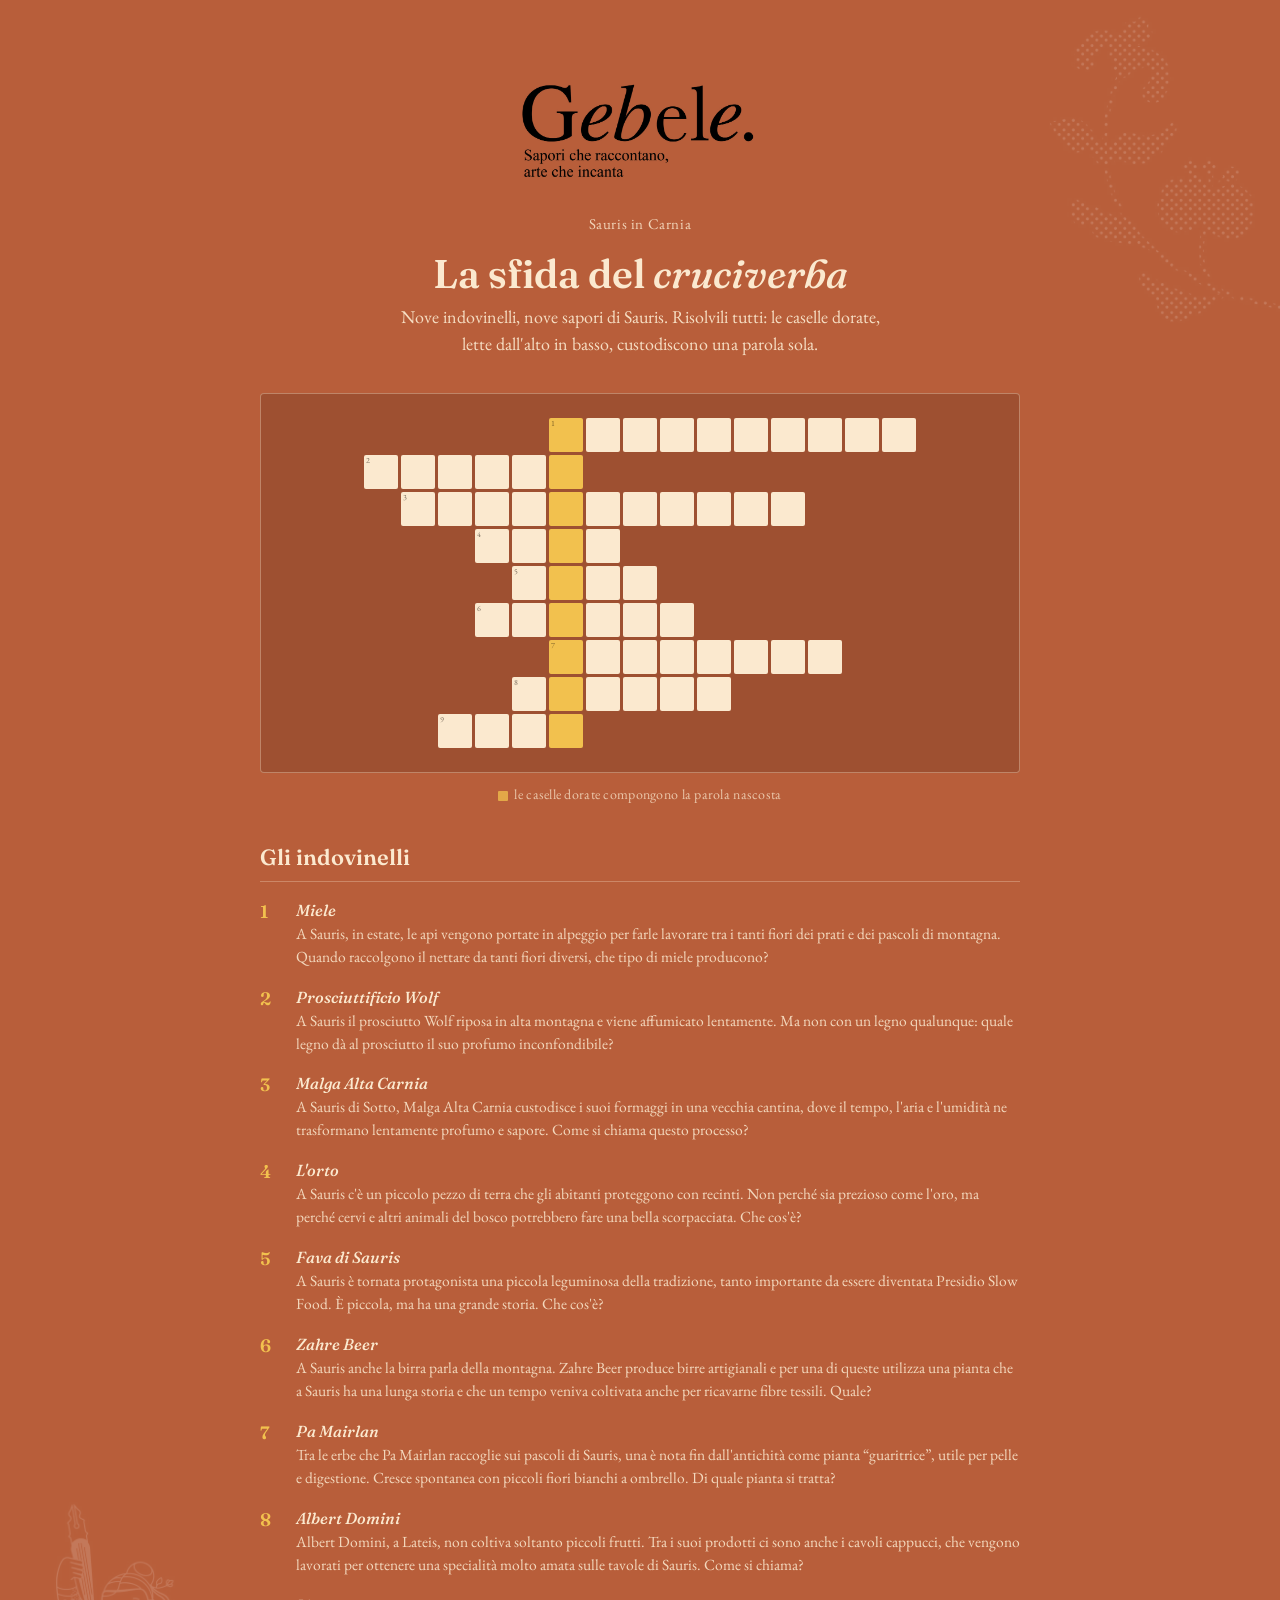
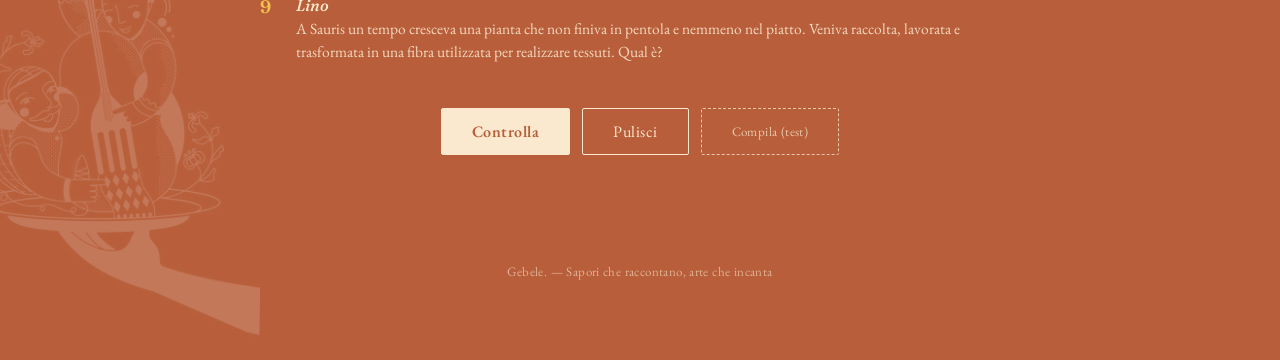
==== cruciverba.html @ 4e5e2b89 "Cruciverba Sauris per Gebele.: sito a tre pagine intro, cruciverba con parola nascosta e pagina di v" ====
<!DOCTYPE html>
<html lang="it">
<head>
<meta charset="UTF-8">
<meta name="viewport" content="width=device-width, initial-scale=1.0">
<title>Gebele. &mdash; Il cruciverba</title>
<link rel="preconnect" href="https://fonts.googleapis.com">
<link rel="preconnect" href="https://fonts.gstatic.com" crossorigin>
<link href="https://fonts.googleapis.com/css2?family=Fraunces:ital,opsz,wght@0,9..144,400;0,9..144,600;1,9..144,500&family=EB+Garamond:ital,wght@0,400;0,600;1,400&display=swap" rel="stylesheet">
<link rel="stylesheet" href="style.css">
</head>
<body>

  <img class="decor top-right" src="img/dotted.jpg" alt="">
  <img class="decor bottom-left" src="img/fork.jpg" alt="">

  <div class="wrap">
    <header>
      <img class="logo" src="img/logo.jpg" alt="Gebele.">
    </header>
    <p class="kicker">Sauris in Carnia</p>
    <h1 class="title">La sfida del <em>cruciverba</em></h1>
    <p class="intro">Nove indovinelli, nove sapori di Sauris. Risolvili tutti: le caselle dorate, lette dall'alto in basso, custodiscono una parola sola.</p>

    <div class="board-frame">
      <div class="grid">
        <div class="cell hl" style="grid-row:1;grid-column:6;" data-r="0" data-c="5" data-letter="M"><span class="clue-num">1</span><input maxlength="1" inputmode="latin" autocomplete="off" aria-label="lettera riga 1"></div>
<div class="cell" style="grid-row:1;grid-column:7;" data-r="0" data-c="6" data-letter="I"><input maxlength="1" inputmode="latin" autocomplete="off" aria-label="lettera riga 1"></div>
<div class="cell" style="grid-row:1;grid-column:8;" data-r="0" data-c="7" data-letter="L"><input maxlength="1" inputmode="latin" autocomplete="off" aria-label="lettera riga 1"></div>
<div class="cell" style="grid-row:1;grid-column:9;" data-r="0" data-c="8" data-letter="L"><input maxlength="1" inputmode="latin" autocomplete="off" aria-label="lettera riga 1"></div>
<div class="cell" style="grid-row:1;grid-column:10;" data-r="0" data-c="9" data-letter="E"><input maxlength="1" inputmode="latin" autocomplete="off" aria-label="lettera riga 1"></div>
<div class="cell" style="grid-row:1;grid-column:11;" data-r="0" data-c="10" data-letter="F"><input maxlength="1" inputmode="latin" autocomplete="off" aria-label="lettera riga 1"></div>
<div class="cell" style="grid-row:1;grid-column:12;" data-r="0" data-c="11" data-letter="I"><input maxlength="1" inputmode="latin" autocomplete="off" aria-label="lettera riga 1"></div>
<div class="cell" style="grid-row:1;grid-column:13;" data-r="0" data-c="12" data-letter="O"><input maxlength="1" inputmode="latin" autocomplete="off" aria-label="lettera riga 1"></div>
<div class="cell" style="grid-row:1;grid-column:14;" data-r="0" data-c="13" data-letter="R"><input maxlength="1" inputmode="latin" autocomplete="off" aria-label="lettera riga 1"></div>
<div class="cell" style="grid-row:1;grid-column:15;" data-r="0" data-c="14" data-letter="I"><input maxlength="1" inputmode="latin" autocomplete="off" aria-label="lettera riga 1"></div>
<div class="cell" style="grid-row:2;grid-column:1;" data-r="1" data-c="0" data-letter="F"><span class="clue-num">2</span><input maxlength="1" inputmode="latin" autocomplete="off" aria-label="lettera riga 2"></div>
<div class="cell" style="grid-row:2;grid-column:2;" data-r="1" data-c="1" data-letter="A"><input maxlength="1" inputmode="latin" autocomplete="off" aria-label="lettera riga 2"></div>
<div class="cell" style="grid-row:2;grid-column:3;" data-r="1" data-c="2" data-letter="G"><input maxlength="1" inputmode="latin" autocomplete="off" aria-label="lettera riga 2"></div>
<div class="cell" style="grid-row:2;grid-column:4;" data-r="1" data-c="3" data-letter="G"><input maxlength="1" inputmode="latin" autocomplete="off" aria-label="lettera riga 2"></div>
<div class="cell" style="grid-row:2;grid-column:5;" data-r="1" data-c="4" data-letter="I"><input maxlength="1" inputmode="latin" autocomplete="off" aria-label="lettera riga 2"></div>
<div class="cell hl" style="grid-row:2;grid-column:6;" data-r="1" data-c="5" data-letter="O"><input maxlength="1" inputmode="latin" autocomplete="off" aria-label="lettera riga 2"></div>
<div class="cell" style="grid-row:3;grid-column:2;" data-r="2" data-c="1" data-letter="A"><span class="clue-num">3</span><input maxlength="1" inputmode="latin" autocomplete="off" aria-label="lettera riga 3"></div>
<div class="cell" style="grid-row:3;grid-column:3;" data-r="2" data-c="2" data-letter="F"><input maxlength="1" inputmode="latin" autocomplete="off" aria-label="lettera riga 3"></div>
<div class="cell" style="grid-row:3;grid-column:4;" data-r="2" data-c="3" data-letter="F"><input maxlength="1" inputmode="latin" autocomplete="off" aria-label="lettera riga 3"></div>
<div class="cell" style="grid-row:3;grid-column:5;" data-r="2" data-c="4" data-letter="I"><input maxlength="1" inputmode="latin" autocomplete="off" aria-label="lettera riga 3"></div>
<div class="cell hl" style="grid-row:3;grid-column:6;" data-r="2" data-c="5" data-letter="N"><input maxlength="1" inputmode="latin" autocomplete="off" aria-label="lettera riga 3"></div>
<div class="cell" style="grid-row:3;grid-column:7;" data-r="2" data-c="6" data-letter="A"><input maxlength="1" inputmode="latin" autocomplete="off" aria-label="lettera riga 3"></div>
<div class="cell" style="grid-row:3;grid-column:8;" data-r="2" data-c="7" data-letter="Z"><input maxlength="1" inputmode="latin" autocomplete="off" aria-label="lettera riga 3"></div>
<div class="cell" style="grid-row:3;grid-column:9;" data-r="2" data-c="8" data-letter="I"><input maxlength="1" inputmode="latin" autocomplete="off" aria-label="lettera riga 3"></div>
<div class="cell" style="grid-row:3;grid-column:10;" data-r="2" data-c="9" data-letter="O"><input maxlength="1" inputmode="latin" autocomplete="off" aria-label="lettera riga 3"></div>
<div class="cell" style="grid-row:3;grid-column:11;" data-r="2" data-c="10" data-letter="N"><input maxlength="1" inputmode="latin" autocomplete="off" aria-label="lettera riga 3"></div>
<div class="cell" style="grid-row:3;grid-column:12;" data-r="2" data-c="11" data-letter="E"><input maxlength="1" inputmode="latin" autocomplete="off" aria-label="lettera riga 3"></div>
<div class="cell" style="grid-row:4;grid-column:4;" data-r="3" data-c="3" data-letter="O"><span class="clue-num">4</span><input maxlength="1" inputmode="latin" autocomplete="off" aria-label="lettera riga 4"></div>
<div class="cell" style="grid-row:4;grid-column:5;" data-r="3" data-c="4" data-letter="R"><input maxlength="1" inputmode="latin" autocomplete="off" aria-label="lettera riga 4"></div>
<div class="cell hl" style="grid-row:4;grid-column:6;" data-r="3" data-c="5" data-letter="T"><input maxlength="1" inputmode="latin" autocomplete="off" aria-label="lettera riga 4"></div>
<div class="cell" style="grid-row:4;grid-column:7;" data-r="3" data-c="6" data-letter="O"><input maxlength="1" inputmode="latin" autocomplete="off" aria-label="lettera riga 4"></div>
<div class="cell" style="grid-row:5;grid-column:5;" data-r="4" data-c="4" data-letter="F"><span class="clue-num">5</span><input maxlength="1" inputmode="latin" autocomplete="off" aria-label="lettera riga 5"></div>
<div class="cell hl" style="grid-row:5;grid-column:6;" data-r="4" data-c="5" data-letter="A"><input maxlength="1" inputmode="latin" autocomplete="off" aria-label="lettera riga 5"></div>
<div class="cell" style="grid-row:5;grid-column:7;" data-r="4" data-c="6" data-letter="V"><input maxlength="1" inputmode="latin" autocomplete="off" aria-label="lettera riga 5"></div>
<div class="cell" style="grid-row:5;grid-column:8;" data-r="4" data-c="7" data-letter="A"><input maxlength="1" inputmode="latin" autocomplete="off" aria-label="lettera riga 5"></div>
<div class="cell" style="grid-row:6;grid-column:4;" data-r="5" data-c="3" data-letter="C"><span class="clue-num">6</span><input maxlength="1" inputmode="latin" autocomplete="off" aria-label="lettera riga 6"></div>
<div class="cell" style="grid-row:6;grid-column:5;" data-r="5" data-c="4" data-letter="A"><input maxlength="1" inputmode="latin" autocomplete="off" aria-label="lettera riga 6"></div>
<div class="cell hl" style="grid-row:6;grid-column:6;" data-r="5" data-c="5" data-letter="N"><input maxlength="1" inputmode="latin" autocomplete="off" aria-label="lettera riga 6"></div>
<div class="cell" style="grid-row:6;grid-column:7;" data-r="5" data-c="6" data-letter="A"><input maxlength="1" inputmode="latin" autocomplete="off" aria-label="lettera riga 6"></div>
<div class="cell" style="grid-row:6;grid-column:8;" data-r="5" data-c="7" data-letter="P"><input maxlength="1" inputmode="latin" autocomplete="off" aria-label="lettera riga 6"></div>
<div class="cell" style="grid-row:6;grid-column:9;" data-r="5" data-c="8" data-letter="A"><input maxlength="1" inputmode="latin" autocomplete="off" aria-label="lettera riga 6"></div>
<div class="cell hl" style="grid-row:7;grid-column:6;" data-r="6" data-c="5" data-letter="A"><span class="clue-num">7</span><input maxlength="1" inputmode="latin" autocomplete="off" aria-label="lettera riga 7"></div>
<div class="cell" style="grid-row:7;grid-column:7;" data-r="6" data-c="6" data-letter="C"><input maxlength="1" inputmode="latin" autocomplete="off" aria-label="lettera riga 7"></div>
<div class="cell" style="grid-row:7;grid-column:8;" data-r="6" data-c="7" data-letter="H"><input maxlength="1" inputmode="latin" autocomplete="off" aria-label="lettera riga 7"></div>
<div class="cell" style="grid-row:7;grid-column:9;" data-r="6" data-c="8" data-letter="I"><input maxlength="1" inputmode="latin" autocomplete="off" aria-label="lettera riga 7"></div>
<div class="cell" style="grid-row:7;grid-column:10;" data-r="6" data-c="9" data-letter="L"><input maxlength="1" inputmode="latin" autocomplete="off" aria-label="lettera riga 7"></div>
<div class="cell" style="grid-row:7;grid-column:11;" data-r="6" data-c="10" data-letter="L"><input maxlength="1" inputmode="latin" autocomplete="off" aria-label="lettera riga 7"></div>
<div class="cell" style="grid-row:7;grid-column:12;" data-r="6" data-c="11" data-letter="E"><input maxlength="1" inputmode="latin" autocomplete="off" aria-label="lettera riga 7"></div>
<div class="cell" style="grid-row:7;grid-column:13;" data-r="6" data-c="12" data-letter="A"><input maxlength="1" inputmode="latin" autocomplete="off" aria-label="lettera riga 7"></div>
<div class="cell" style="grid-row:8;grid-column:5;" data-r="7" data-c="4" data-letter="C"><span class="clue-num">8</span><input maxlength="1" inputmode="latin" autocomplete="off" aria-label="lettera riga 8"></div>
<div class="cell hl" style="grid-row:8;grid-column:6;" data-r="7" data-c="5" data-letter="R"><input maxlength="1" inputmode="latin" autocomplete="off" aria-label="lettera riga 8"></div>
<div class="cell" style="grid-row:8;grid-column:7;" data-r="7" data-c="6" data-letter="A"><input maxlength="1" inputmode="latin" autocomplete="off" aria-label="lettera riga 8"></div>
<div class="cell" style="grid-row:8;grid-column:8;" data-r="7" data-c="7" data-letter="U"><input maxlength="1" inputmode="latin" autocomplete="off" aria-label="lettera riga 8"></div>
<div class="cell" style="grid-row:8;grid-column:9;" data-r="7" data-c="8" data-letter="T"><input maxlength="1" inputmode="latin" autocomplete="off" aria-label="lettera riga 8"></div>
<div class="cell" style="grid-row:8;grid-column:10;" data-r="7" data-c="9" data-letter="I"><input maxlength="1" inputmode="latin" autocomplete="off" aria-label="lettera riga 8"></div>
<div class="cell" style="grid-row:9;grid-column:3;" data-r="8" data-c="2" data-letter="L"><span class="clue-num">9</span><input maxlength="1" inputmode="latin" autocomplete="off" aria-label="lettera riga 9"></div>
<div class="cell" style="grid-row:9;grid-column:4;" data-r="8" data-c="3" data-letter="I"><input maxlength="1" inputmode="latin" autocomplete="off" aria-label="lettera riga 9"></div>
<div class="cell" style="grid-row:9;grid-column:5;" data-r="8" data-c="4" data-letter="N"><input maxlength="1" inputmode="latin" autocomplete="off" aria-label="lettera riga 9"></div>
<div class="cell hl" style="grid-row:9;grid-column:6;" data-r="8" data-c="5" data-letter="O"><input maxlength="1" inputmode="latin" autocomplete="off" aria-label="lettera riga 9"></div>
      </div>
    </div>
    <p class="hint"><span class="sw"></span>le caselle dorate compongono la parola nascosta</p>

    <h2 class="section-title">Gli indovinelli</h2>
    <ul class="clues">
      
      <li class="clue">
        <span class="clue-index">1</span>
        <div class="clue-body">
          <p class="clue-title">Miele</p>
          <p class="clue-text">A Sauris, in estate, le api vengono portate in alpeggio per farle lavorare tra i tanti fiori dei prati e dei pascoli di montagna. Quando raccolgono il nettare da tanti fiori diversi, che tipo di miele producono?</p>
        </div>
      </li>

      <li class="clue">
        <span class="clue-index">2</span>
        <div class="clue-body">
          <p class="clue-title">Prosciuttificio Wolf</p>
          <p class="clue-text">A Sauris il prosciutto Wolf riposa in alta montagna e viene affumicato lentamente. Ma non con un legno qualunque: quale legno dà al prosciutto il suo profumo inconfondibile?</p>
        </div>
      </li>

      <li class="clue">
        <span class="clue-index">3</span>
        <div class="clue-body">
          <p class="clue-title">Malga Alta Carnia</p>
          <p class="clue-text">A Sauris di Sotto, Malga Alta Carnia custodisce i suoi formaggi in una vecchia cantina, dove il tempo, l'aria e l'umidità ne trasformano lentamente profumo e sapore. Come si chiama questo processo?</p>
        </div>
      </li>

      <li class="clue">
        <span class="clue-index">4</span>
        <div class="clue-body">
          <p class="clue-title">L'orto</p>
          <p class="clue-text">A Sauris c'è un piccolo pezzo di terra che gli abitanti proteggono con recinti. Non perché sia prezioso come l'oro, ma perché cervi e altri animali del bosco potrebbero fare una bella scorpacciata. Che cos'è?</p>
        </div>
      </li>

      <li class="clue">
        <span class="clue-index">5</span>
        <div class="clue-body">
          <p class="clue-title">Fava di Sauris</p>
          <p class="clue-text">A Sauris è tornata protagonista una piccola leguminosa della tradizione, tanto importante da essere diventata Presidio Slow Food. È piccola, ma ha una grande storia. Che cos'è?</p>
        </div>
      </li>

      <li class="clue">
        <span class="clue-index">6</span>
        <div class="clue-body">
          <p class="clue-title">Zahre Beer</p>
          <p class="clue-text">A Sauris anche la birra parla della montagna. Zahre Beer produce birre artigianali e per una di queste utilizza una pianta che a Sauris ha una lunga storia e che un tempo veniva coltivata anche per ricavarne fibre tessili. Quale?</p>
        </div>
      </li>

      <li class="clue">
        <span class="clue-index">7</span>
        <div class="clue-body">
          <p class="clue-title">Pa Mairlan</p>
          <p class="clue-text">Tra le erbe che Pa Mairlan raccoglie sui pascoli di Sauris, una è nota fin dall'antichità come pianta “guaritrice”, utile per pelle e digestione. Cresce spontanea con piccoli fiori bianchi a ombrello. Di quale pianta si tratta?</p>
        </div>
      </li>

      <li class="clue">
        <span class="clue-index">8</span>
        <div class="clue-body">
          <p class="clue-title">Albert Domini</p>
          <p class="clue-text">Albert Domini, a Lateis, non coltiva soltanto piccoli frutti. Tra i suoi prodotti ci sono anche i cavoli cappucci, che vengono lavorati per ottenere una specialità molto amata sulle tavole di Sauris. Come si chiama?</p>
        </div>
      </li>

      <li class="clue">
        <span class="clue-index">9</span>
        <div class="clue-body">
          <p class="clue-title">Lino</p>
          <p class="clue-text">A Sauris un tempo cresceva una pianta che non finiva in pentola e nemmeno nel piatto. Veniva raccolta, lavorata e trasformata in una fibra utilizzata per realizzare tessuti. Qual è?</p>
        </div>
      </li>
    </ul>

    <div class="actions">
      <button class="primary" id="check-btn">Controlla</button>
      <button id="clear-btn">Pulisci</button>
      <button id="debug-fill-btn" class="debug" title="Solo per test — rimuovere prima della pubblicazione definitiva">Compila (test)</button>
    </div>
    <p id="feedback"></p>

    <div id="reveal">
      <p>Hai svelato la parola nascosta</p>
      <p class="word" id="reveal-word"></p>
      <p>Complimenti — la sfida è completa.</p>
    </div>

    <div class="cta" id="reward-cta" hidden>
      <a class="btn primary" id="reward-link" href="vinto.html">Vai alla ricompensa</a>
    </div>

    <footer>Gebele. &mdash; Sapori che raccontano, arte che incanta</footer>
  </div>

<script src="script.js"></script>
</body>
</html>
---- style.css ----
:root {
    --bg: #b85e3a;
    --cream: #fbe9cf;
    --ink: #1c1108;
    --yellow: #f2c14e;
    --yellow-ink: #5b3d0a;
  }
  * { box-sizing: border-box; }
  html, body {
    margin: 0;
    padding: 0;
    background: var(--bg);
    color: var(--cream);
    font-family: 'EB Garamond', Georgia, serif;
  }
  body {
    display: flex;
    flex-direction: column;
    align-items: center;
    padding: 48px 20px 80px;
    position: relative;
    overflow-x: hidden;
  }

  .decor {
    position: absolute;
    opacity: 0.16;
    mix-blend-mode: screen;
    filter: invert(1);
    pointer-events: none;
    z-index: 0;
  }
  .decor.top-right { top: -40px; right: -60px; width: 320px; }
  .decor.bottom-left { bottom: 0; left: -80px; width: 340px; transform: scaleX(-1); }

  .wrap {
    position: relative;
    z-index: 1;
    width: 100%;
    max-width: 760px;
  }

  header {
    text-align: center;
    margin-bottom: 8px;
    /* .wrap crea uno stacking context: senza uno sfondo qui il multiply del logo
       non ha nulla con cui fondersi e il JPEG mostra il suo riquadro bianco. */
    background: var(--bg);
  }
  header img.logo {
    width: min(340px, 70vw);
    mix-blend-mode: multiply;
  }

  .kicker {
    text-align: center;
    font-family: 'EB Garamond', serif;
    letter-spacing: 0.04em;
    font-size: 15px;
    color: var(--cream);
    opacity: 0.85;
    margin: 6px 0 2px;
  }

  h1.title {
    font-family: 'Fraunces', serif;
    font-weight: 600;
    font-size: clamp(28px, 5vw, 40px);
    text-align: center;
    margin: 18px 0 6px;
    line-height: 1.15;
  }
  h1.title em {
    font-style: italic;
    font-weight: 500;
  }

  p.intro {
    text-align: center;
    max-width: 480px;
    margin: 0 auto 36px;
    font-size: 18px;
    line-height: 1.5;
    color: var(--cream);
    opacity: 0.92;
  }

  .board-frame {
    background: rgba(0,0,0,0.14);
    border: 1px solid rgba(251,233,207,0.35);
    border-radius: 4px;
    padding: 24px 18px;
    margin-bottom: 12px;
    overflow-x: auto;
  }

  .grid {
    display: grid;
    grid-template-columns: repeat(15, minmax(24px, 34px));
    grid-template-rows: repeat(9, minmax(24px, 34px));
    gap: 3px;
    width: max-content;
    margin: 0 auto;
  }

  .cell {
    position: relative;
    background: var(--cream);
    border-radius: 2px;
  }
  .cell.hl {
    background: var(--yellow);
  }
  .cell input {
    width: 100%;
    height: 100%;
    border: none;
    background: transparent;
    text-align: center;
    text-transform: uppercase;
    font-family: 'Fraunces', serif;
    font-weight: 600;
    font-size: 16px;
    color: var(--ink);
    caret-color: var(--ink);
    padding: 0;
  }
  .cell.hl input { color: var(--yellow-ink); }
  .cell input:focus { outline: 2px solid var(--ink); outline-offset: -2px; }
  .cell.correct { box-shadow: inset 0 0 0 2px #3c6e3c; }
  .cell.wrong { box-shadow: inset 0 0 0 2px #8a2e2e; }

  .clue-num {
    position: absolute;
    top: 1px;
    left: 2px;
    font-size: 8px;
    font-family: 'EB Garamond', serif;
    color: var(--ink);
    opacity: 0.55;
    line-height: 1;
  }

  .hint {
    text-align: center;
    font-size: 14px;
    letter-spacing: 0.02em;
    color: var(--cream);
    opacity: 0.75;
    margin: 10px 0 40px;
  }
  .hint .sw {
    display: inline-block;
    width: 10px; height: 10px;
    background: var(--yellow);
    border-radius: 1px;
    margin-right: 6px;
    vertical-align: middle;
  }

  h2.section-title {
    font-family: 'Fraunces', serif;
    font-weight: 600;
    font-size: 22px;
    text-align: left;
    margin: 0 0 18px;
    border-bottom: 1px solid rgba(251,233,207,0.3);
    padding-bottom: 10px;
  }

  ul.clues {
    list-style: none;
    margin: 0 0 44px;
    padding: 0;
    display: flex;
    flex-direction: column;
    gap: 18px;
  }
  li.clue {
    display: flex;
    gap: 14px;
  }
  .clue-index {
    font-family: 'Fraunces', serif;
    font-weight: 600;
    font-size: 18px;
    color: var(--yellow);
    min-width: 22px;
  }
  .clue-title {
    margin: 0 0 3px;
    font-family: 'Fraunces', serif;
    font-style: italic;
    font-weight: 500;
    font-size: 16px;
    color: var(--cream);
  }
  .clue-text {
    margin: 0;
    font-size: 15.5px;
    line-height: 1.48;
    color: var(--cream);
    opacity: 0.88;
  }

  .actions {
    display: flex;
    justify-content: center;
    gap: 12px;
    margin-bottom: 20px;
  }
  button {
    font-family: 'EB Garamond', serif;
    font-size: 16px;
    letter-spacing: 0.03em;
    padding: 12px 30px;
    border-radius: 2px;
    border: 1px solid var(--cream);
    background: transparent;
    color: var(--cream);
    cursor: pointer;
  }
  button.primary {
    background: var(--cream);
    color: var(--bg);
    font-weight: 600;
  }
  button:hover { opacity: 0.85; }

  /* DEBUG: pulsante temporaneo di autocompletamento — rimuovere prima della pubblicazione definitiva */
  button.debug {
    border-style: dashed;
    font-size: 13px;
    opacity: 0.75;
  }

  #feedback {
    text-align: center;
    min-height: 28px;
    font-size: 15px;
    margin-bottom: 10px;
  }
  #feedback.ok { color: #c9e6b8; }
  #feedback.bad { color: #f1b5b5; }

  #reveal {
    display: none;
    text-align: center;
    margin-top: 10px;
    padding: 24px;
    border: 1px solid var(--yellow);
    background: rgba(242,193,78,0.1);
  }
  #reveal.show { display: block; }
  #reveal .word {
    font-family: 'Fraunces', serif;
    font-weight: 600;
    font-size: 32px;
    letter-spacing: 0.08em;
    color: var(--yellow);
    margin: 6px 0 4px;
  }
  #reveal p { margin: 0; font-size: 15px; opacity: 0.9; }

  footer {
    text-align: center;
    margin-top: 60px;
    font-size: 13px;
    opacity: 0.6;
    letter-spacing: 0.03em;
  }

  @media (max-width: 480px) {
    .grid { grid-template-columns: repeat(15, minmax(20px, 26px)); grid-template-rows: repeat(9, minmax(20px, 26px)); }
    .cell input { font-size: 13px; }
  }
  /* ============================================================
     ELEMENTI CONDIVISI DALLE TRE PAGINE
     ============================================================ */

  [hidden] { display: none !important; }

  /* Link che deve avere lo stesso aspetto dei pulsanti */
  a.btn {
    display: inline-block;
    font-family: 'EB Garamond', serif;
    font-size: 16px;
    letter-spacing: 0.03em;
    padding: 12px 30px;
    border-radius: 2px;
    border: 1px solid var(--cream);
    background: transparent;
    color: var(--cream);
    text-decoration: none;
    cursor: pointer;
  }
  a.btn.primary {
    background: var(--cream);
    color: var(--bg);
    font-weight: 600;
  }
  a.btn:hover { opacity: 0.85; }

  .cta {
    display: flex;
    justify-content: center;
    margin: 28px 0 8px;
  }

  /* ============================================================
     PAGINA "HAI VINTO!"
     ============================================================ */

  h1.win-title {
    font-size: clamp(36px, 8vw, 64px);
    letter-spacing: 0.06em;
    margin: 24px 0 18px;
  }

  .win-word {
    font-family: 'Fraunces', serif;
    font-weight: 600;
    font-size: clamp(30px, 6vw, 44px);
    letter-spacing: 0.1em;
    text-align: center;
    color: var(--yellow);
    margin: 6px 0 22px;
  }

  .reward-slot {
    max-width: 480px;
    margin: 32px auto 0;
    padding: 24px;
    text-align: center;
    border: 1px dashed rgba(251,233,207,0.45);
    border-radius: 2px;
  }
  .reward-placeholder {
    margin: 0;
    font-size: 15px;
    opacity: 0.75;
  }
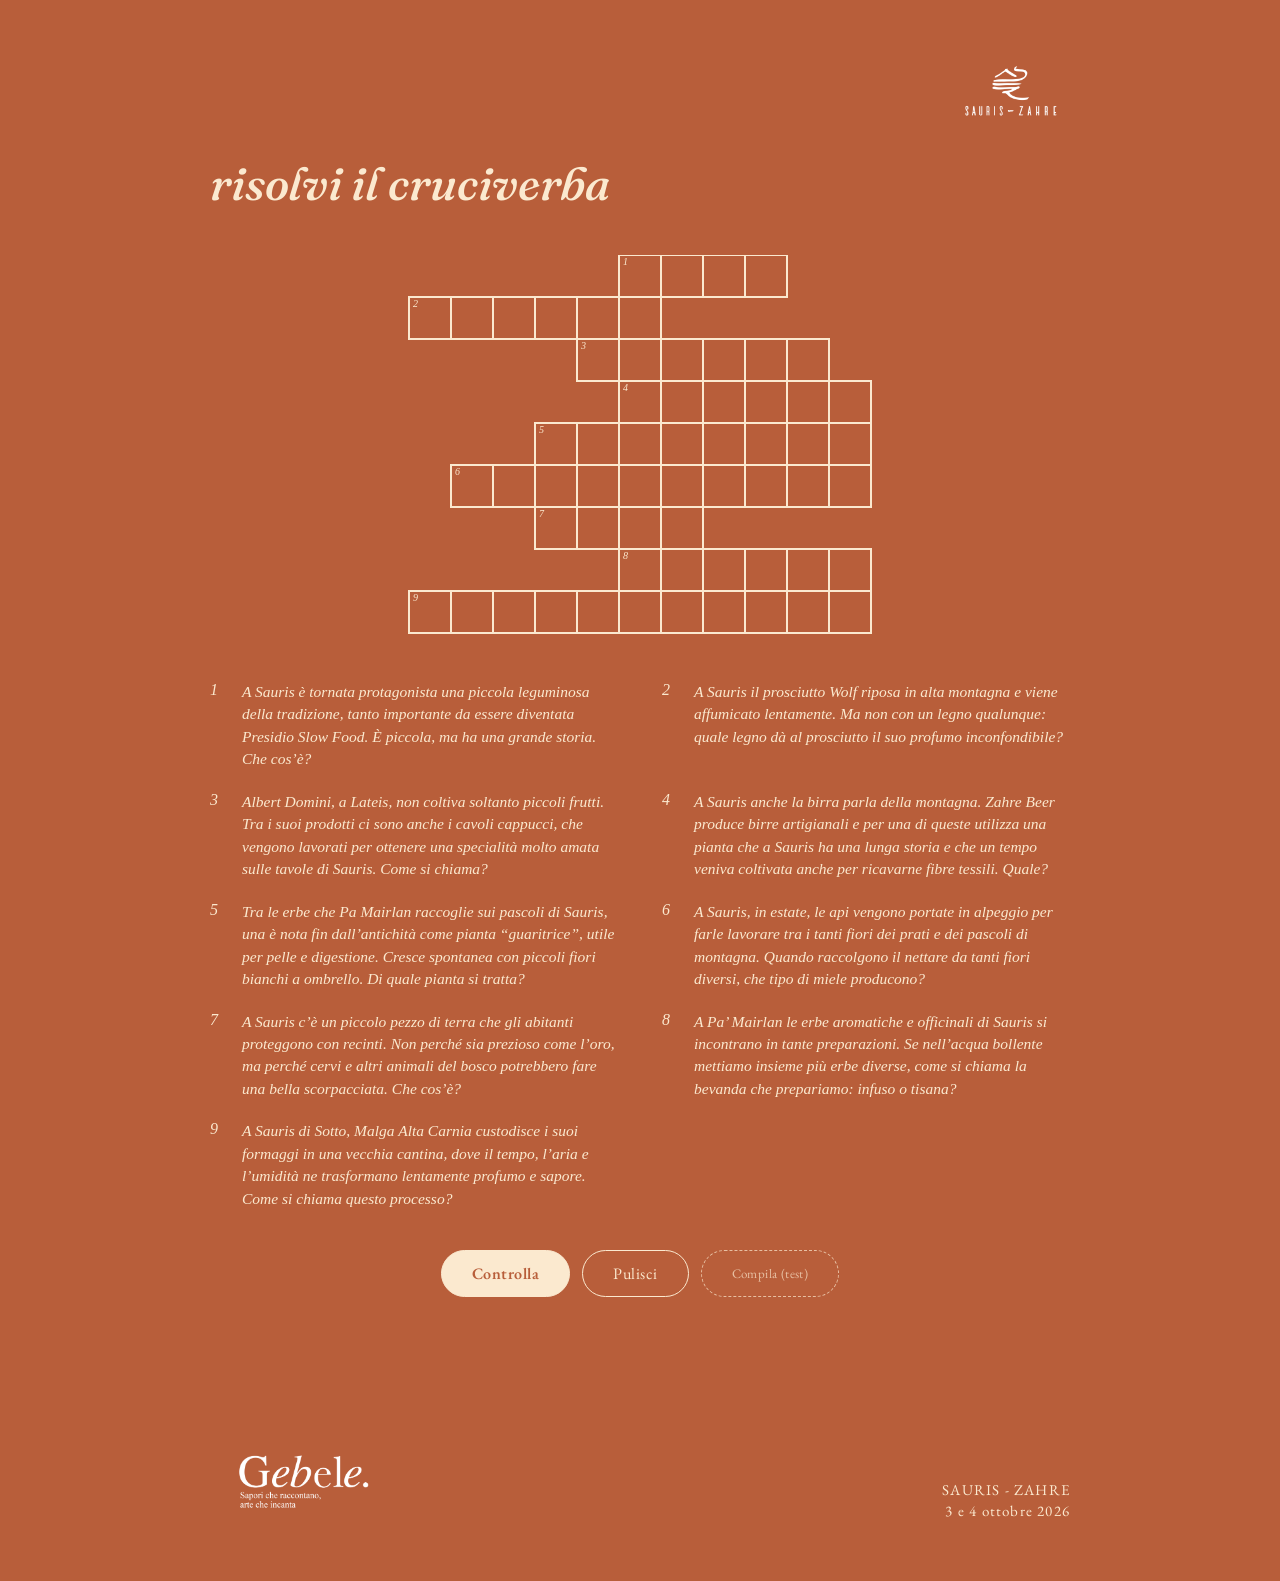
==== commit 4e3b048d: "Contenuti definitivi dal PDF di design Tre pagine allineate a Copia/Cruciverba-finale: testi reali, " ====
--- a/cruciverba.html
+++ b/cruciverba.html
@@ -3,162 +3,140 @@
 <head>
 <meta charset="UTF-8">
 <meta name="viewport" content="width=device-width, initial-scale=1.0">
-<title>Gebele. &mdash; Il cruciverba</title>
+<title>Gebele. &mdash; Risolvi il cruciverba</title>
 <link rel="preconnect" href="https://fonts.googleapis.com">
 <link rel="preconnect" href="https://fonts.gstatic.com" crossorigin>
 <link href="https://fonts.googleapis.com/css2?family=Fraunces:ital,opsz,wght@0,9..144,400;0,9..144,600;1,9..144,500&family=EB+Garamond:ital,wght@0,400;0,600;1,400&display=swap" rel="stylesheet">
 <link rel="stylesheet" href="style.css">
 </head>
-<body>
+<body class="page-crossword">
 
-  <img class="decor top-right" src="img/dotted.jpg" alt="">
-  <img class="decor bottom-left" src="img/fork.jpg" alt="">
 
   <div class="wrap">
-    <header>
-      <img class="logo" src="img/logo.jpg" alt="Gebele.">
-    </header>
-    <p class="kicker">Sauris in Carnia</p>
-    <h1 class="title">La sfida del <em>cruciverba</em></h1>
-    <p class="intro">Nove indovinelli, nove sapori di Sauris. Risolvili tutti: le caselle dorate, lette dall'alto in basso, custodiscono una parola sola.</p>
+    <div class="brandbar">
+      <img class="brandmark" src="img/sauris-zahre.png" alt="Sauris - Zahre">
+    </div>
+    <h1 class="title script-title">risolvi il cruciverba</h1>
 
     <div class="board-frame">
       <div class="grid">
-        <div class="cell hl" style="grid-row:1;grid-column:6;" data-r="0" data-c="5" data-letter="M"><span class="clue-num">1</span><input maxlength="1" inputmode="latin" autocomplete="off" aria-label="lettera riga 1"></div>
-<div class="cell" style="grid-row:1;grid-column:7;" data-r="0" data-c="6" data-letter="I"><input maxlength="1" inputmode="latin" autocomplete="off" aria-label="lettera riga 1"></div>
-<div class="cell" style="grid-row:1;grid-column:8;" data-r="0" data-c="7" data-letter="L"><input maxlength="1" inputmode="latin" autocomplete="off" aria-label="lettera riga 1"></div>
-<div class="cell" style="grid-row:1;grid-column:9;" data-r="0" data-c="8" data-letter="L"><input maxlength="1" inputmode="latin" autocomplete="off" aria-label="lettera riga 1"></div>
-<div class="cell" style="grid-row:1;grid-column:10;" data-r="0" data-c="9" data-letter="E"><input maxlength="1" inputmode="latin" autocomplete="off" aria-label="lettera riga 1"></div>
-<div class="cell" style="grid-row:1;grid-column:11;" data-r="0" data-c="10" data-letter="F"><input maxlength="1" inputmode="latin" autocomplete="off" aria-label="lettera riga 1"></div>
-<div class="cell" style="grid-row:1;grid-column:12;" data-r="0" data-c="11" data-letter="I"><input maxlength="1" inputmode="latin" autocomplete="off" aria-label="lettera riga 1"></div>
-<div class="cell" style="grid-row:1;grid-column:13;" data-r="0" data-c="12" data-letter="O"><input maxlength="1" inputmode="latin" autocomplete="off" aria-label="lettera riga 1"></div>
-<div class="cell" style="grid-row:1;grid-column:14;" data-r="0" data-c="13" data-letter="R"><input maxlength="1" inputmode="latin" autocomplete="off" aria-label="lettera riga 1"></div>
-<div class="cell" style="grid-row:1;grid-column:15;" data-r="0" data-c="14" data-letter="I"><input maxlength="1" inputmode="latin" autocomplete="off" aria-label="lettera riga 1"></div>
-<div class="cell" style="grid-row:2;grid-column:1;" data-r="1" data-c="0" data-letter="F"><span class="clue-num">2</span><input maxlength="1" inputmode="latin" autocomplete="off" aria-label="lettera riga 2"></div>
-<div class="cell" style="grid-row:2;grid-column:2;" data-r="1" data-c="1" data-letter="A"><input maxlength="1" inputmode="latin" autocomplete="off" aria-label="lettera riga 2"></div>
-<div class="cell" style="grid-row:2;grid-column:3;" data-r="1" data-c="2" data-letter="G"><input maxlength="1" inputmode="latin" autocomplete="off" aria-label="lettera riga 2"></div>
-<div class="cell" style="grid-row:2;grid-column:4;" data-r="1" data-c="3" data-letter="G"><input maxlength="1" inputmode="latin" autocomplete="off" aria-label="lettera riga 2"></div>
-<div class="cell" style="grid-row:2;grid-column:5;" data-r="1" data-c="4" data-letter="I"><input maxlength="1" inputmode="latin" autocomplete="off" aria-label="lettera riga 2"></div>
-<div class="cell hl" style="grid-row:2;grid-column:6;" data-r="1" data-c="5" data-letter="O"><input maxlength="1" inputmode="latin" autocomplete="off" aria-label="lettera riga 2"></div>
-<div class="cell" style="grid-row:3;grid-column:2;" data-r="2" data-c="1" data-letter="A"><span class="clue-num">3</span><input maxlength="1" inputmode="latin" autocomplete="off" aria-label="lettera riga 3"></div>
-<div class="cell" style="grid-row:3;grid-column:3;" data-r="2" data-c="2" data-letter="F"><input maxlength="1" inputmode="latin" autocomplete="off" aria-label="lettera riga 3"></div>
-<div class="cell" style="grid-row:3;grid-column:4;" data-r="2" data-c="3" data-letter="F"><input maxlength="1" inputmode="latin" autocomplete="off" aria-label="lettera riga 3"></div>
-<div class="cell" style="grid-row:3;grid-column:5;" data-r="2" data-c="4" data-letter="I"><input maxlength="1" inputmode="latin" autocomplete="off" aria-label="lettera riga 3"></div>
-<div class="cell hl" style="grid-row:3;grid-column:6;" data-r="2" data-c="5" data-letter="N"><input maxlength="1" inputmode="latin" autocomplete="off" aria-label="lettera riga 3"></div>
-<div class="cell" style="grid-row:3;grid-column:7;" data-r="2" data-c="6" data-letter="A"><input maxlength="1" inputmode="latin" autocomplete="off" aria-label="lettera riga 3"></div>
-<div class="cell" style="grid-row:3;grid-column:8;" data-r="2" data-c="7" data-letter="Z"><input maxlength="1" inputmode="latin" autocomplete="off" aria-label="lettera riga 3"></div>
-<div class="cell" style="grid-row:3;grid-column:9;" data-r="2" data-c="8" data-letter="I"><input maxlength="1" inputmode="latin" autocomplete="off" aria-label="lettera riga 3"></div>
-<div class="cell" style="grid-row:3;grid-column:10;" data-r="2" data-c="9" data-letter="O"><input maxlength="1" inputmode="latin" autocomplete="off" aria-label="lettera riga 3"></div>
-<div class="cell" style="grid-row:3;grid-column:11;" data-r="2" data-c="10" data-letter="N"><input maxlength="1" inputmode="latin" autocomplete="off" aria-label="lettera riga 3"></div>
-<div class="cell" style="grid-row:3;grid-column:12;" data-r="2" data-c="11" data-letter="E"><input maxlength="1" inputmode="latin" autocomplete="off" aria-label="lettera riga 3"></div>
-<div class="cell" style="grid-row:4;grid-column:4;" data-r="3" data-c="3" data-letter="O"><span class="clue-num">4</span><input maxlength="1" inputmode="latin" autocomplete="off" aria-label="lettera riga 4"></div>
-<div class="cell" style="grid-row:4;grid-column:5;" data-r="3" data-c="4" data-letter="R"><input maxlength="1" inputmode="latin" autocomplete="off" aria-label="lettera riga 4"></div>
-<div class="cell hl" style="grid-row:4;grid-column:6;" data-r="3" data-c="5" data-letter="T"><input maxlength="1" inputmode="latin" autocomplete="off" aria-label="lettera riga 4"></div>
-<div class="cell" style="grid-row:4;grid-column:7;" data-r="3" data-c="6" data-letter="O"><input maxlength="1" inputmode="latin" autocomplete="off" aria-label="lettera riga 4"></div>
-<div class="cell" style="grid-row:5;grid-column:5;" data-r="4" data-c="4" data-letter="F"><span class="clue-num">5</span><input maxlength="1" inputmode="latin" autocomplete="off" aria-label="lettera riga 5"></div>
-<div class="cell hl" style="grid-row:5;grid-column:6;" data-r="4" data-c="5" data-letter="A"><input maxlength="1" inputmode="latin" autocomplete="off" aria-label="lettera riga 5"></div>
-<div class="cell" style="grid-row:5;grid-column:7;" data-r="4" data-c="6" data-letter="V"><input maxlength="1" inputmode="latin" autocomplete="off" aria-label="lettera riga 5"></div>
-<div class="cell" style="grid-row:5;grid-column:8;" data-r="4" data-c="7" data-letter="A"><input maxlength="1" inputmode="latin" autocomplete="off" aria-label="lettera riga 5"></div>
-<div class="cell" style="grid-row:6;grid-column:4;" data-r="5" data-c="3" data-letter="C"><span class="clue-num">6</span><input maxlength="1" inputmode="latin" autocomplete="off" aria-label="lettera riga 6"></div>
-<div class="cell" style="grid-row:6;grid-column:5;" data-r="5" data-c="4" data-letter="A"><input maxlength="1" inputmode="latin" autocomplete="off" aria-label="lettera riga 6"></div>
-<div class="cell hl" style="grid-row:6;grid-column:6;" data-r="5" data-c="5" data-letter="N"><input maxlength="1" inputmode="latin" autocomplete="off" aria-label="lettera riga 6"></div>
-<div class="cell" style="grid-row:6;grid-column:7;" data-r="5" data-c="6" data-letter="A"><input maxlength="1" inputmode="latin" autocomplete="off" aria-label="lettera riga 6"></div>
-<div class="cell" style="grid-row:6;grid-column:8;" data-r="5" data-c="7" data-letter="P"><input maxlength="1" inputmode="latin" autocomplete="off" aria-label="lettera riga 6"></div>
-<div class="cell" style="grid-row:6;grid-column:9;" data-r="5" data-c="8" data-letter="A"><input maxlength="1" inputmode="latin" autocomplete="off" aria-label="lettera riga 6"></div>
-<div class="cell hl" style="grid-row:7;grid-column:6;" data-r="6" data-c="5" data-letter="A"><span class="clue-num">7</span><input maxlength="1" inputmode="latin" autocomplete="off" aria-label="lettera riga 7"></div>
-<div class="cell" style="grid-row:7;grid-column:7;" data-r="6" data-c="6" data-letter="C"><input maxlength="1" inputmode="latin" autocomplete="off" aria-label="lettera riga 7"></div>
-<div class="cell" style="grid-row:7;grid-column:8;" data-r="6" data-c="7" data-letter="H"><input maxlength="1" inputmode="latin" autocomplete="off" aria-label="lettera riga 7"></div>
-<div class="cell" style="grid-row:7;grid-column:9;" data-r="6" data-c="8" data-letter="I"><input maxlength="1" inputmode="latin" autocomplete="off" aria-label="lettera riga 7"></div>
-<div class="cell" style="grid-row:7;grid-column:10;" data-r="6" data-c="9" data-letter="L"><input maxlength="1" inputmode="latin" autocomplete="off" aria-label="lettera riga 7"></div>
-<div class="cell" style="grid-row:7;grid-column:11;" data-r="6" data-c="10" data-letter="L"><input maxlength="1" inputmode="latin" autocomplete="off" aria-label="lettera riga 7"></div>
-<div class="cell" style="grid-row:7;grid-column:12;" data-r="6" data-c="11" data-letter="E"><input maxlength="1" inputmode="latin" autocomplete="off" aria-label="lettera riga 7"></div>
-<div class="cell" style="grid-row:7;grid-column:13;" data-r="6" data-c="12" data-letter="A"><input maxlength="1" inputmode="latin" autocomplete="off" aria-label="lettera riga 7"></div>
-<div class="cell" style="grid-row:8;grid-column:5;" data-r="7" data-c="4" data-letter="C"><span class="clue-num">8</span><input maxlength="1" inputmode="latin" autocomplete="off" aria-label="lettera riga 8"></div>
-<div class="cell hl" style="grid-row:8;grid-column:6;" data-r="7" data-c="5" data-letter="R"><input maxlength="1" inputmode="latin" autocomplete="off" aria-label="lettera riga 8"></div>
-<div class="cell" style="grid-row:8;grid-column:7;" data-r="7" data-c="6" data-letter="A"><input maxlength="1" inputmode="latin" autocomplete="off" aria-label="lettera riga 8"></div>
-<div class="cell" style="grid-row:8;grid-column:8;" data-r="7" data-c="7" data-letter="U"><input maxlength="1" inputmode="latin" autocomplete="off" aria-label="lettera riga 8"></div>
-<div class="cell" style="grid-row:8;grid-column:9;" data-r="7" data-c="8" data-letter="T"><input maxlength="1" inputmode="latin" autocomplete="off" aria-label="lettera riga 8"></div>
-<div class="cell" style="grid-row:8;grid-column:10;" data-r="7" data-c="9" data-letter="I"><input maxlength="1" inputmode="latin" autocomplete="off" aria-label="lettera riga 8"></div>
-<div class="cell" style="grid-row:9;grid-column:3;" data-r="8" data-c="2" data-letter="L"><span class="clue-num">9</span><input maxlength="1" inputmode="latin" autocomplete="off" aria-label="lettera riga 9"></div>
-<div class="cell" style="grid-row:9;grid-column:4;" data-r="8" data-c="3" data-letter="I"><input maxlength="1" inputmode="latin" autocomplete="off" aria-label="lettera riga 9"></div>
-<div class="cell" style="grid-row:9;grid-column:5;" data-r="8" data-c="4" data-letter="N"><input maxlength="1" inputmode="latin" autocomplete="off" aria-label="lettera riga 9"></div>
-<div class="cell hl" style="grid-row:9;grid-column:6;" data-r="8" data-c="5" data-letter="O"><input maxlength="1" inputmode="latin" autocomplete="off" aria-label="lettera riga 9"></div>
+        <div class="cell hl" style="grid-row:1;grid-column:6;" data-r="0" data-c="5" data-letter="F"><span class="clue-num">1</span><input maxlength="1" inputmode="latin" autocomplete="off" aria-label="lettera riga 1"></div>
+        <div class="cell" style="grid-row:1;grid-column:7;" data-r="0" data-c="6" data-letter="A"><input maxlength="1" inputmode="latin" autocomplete="off" aria-label="lettera riga 1"></div>
+        <div class="cell" style="grid-row:1;grid-column:8;" data-r="0" data-c="7" data-letter="V"><input maxlength="1" inputmode="latin" autocomplete="off" aria-label="lettera riga 1"></div>
+        <div class="cell" style="grid-row:1;grid-column:9;" data-r="0" data-c="8" data-letter="A"><input maxlength="1" inputmode="latin" autocomplete="off" aria-label="lettera riga 1"></div>
+        <div class="cell" style="grid-row:2;grid-column:1;" data-r="1" data-c="0" data-letter="F"><span class="clue-num">2</span><input maxlength="1" inputmode="latin" autocomplete="off" aria-label="lettera riga 2"></div>
+        <div class="cell" style="grid-row:2;grid-column:2;" data-r="1" data-c="1" data-letter="A"><input maxlength="1" inputmode="latin" autocomplete="off" aria-label="lettera riga 2"></div>
+        <div class="cell" style="grid-row:2;grid-column:3;" data-r="1" data-c="2" data-letter="G"><input maxlength="1" inputmode="latin" autocomplete="off" aria-label="lettera riga 2"></div>
+        <div class="cell" style="grid-row:2;grid-column:4;" data-r="1" data-c="3" data-letter="G"><input maxlength="1" inputmode="latin" autocomplete="off" aria-label="lettera riga 2"></div>
+        <div class="cell" style="grid-row:2;grid-column:5;" data-r="1" data-c="4" data-letter="I"><input maxlength="1" inputmode="latin" autocomplete="off" aria-label="lettera riga 2"></div>
+        <div class="cell hl" style="grid-row:2;grid-column:6;" data-r="1" data-c="5" data-letter="O"><input maxlength="1" inputmode="latin" autocomplete="off" aria-label="lettera riga 2"></div>
+        <div class="cell" style="grid-row:3;grid-column:5;" data-r="2" data-c="4" data-letter="C"><span class="clue-num">3</span><input maxlength="1" inputmode="latin" autocomplete="off" aria-label="lettera riga 3"></div>
+        <div class="cell hl" style="grid-row:3;grid-column:6;" data-r="2" data-c="5" data-letter="R"><input maxlength="1" inputmode="latin" autocomplete="off" aria-label="lettera riga 3"></div>
+        <div class="cell" style="grid-row:3;grid-column:7;" data-r="2" data-c="6" data-letter="A"><input maxlength="1" inputmode="latin" autocomplete="off" aria-label="lettera riga 3"></div>
+        <div class="cell" style="grid-row:3;grid-column:8;" data-r="2" data-c="7" data-letter="U"><input maxlength="1" inputmode="latin" autocomplete="off" aria-label="lettera riga 3"></div>
+        <div class="cell" style="grid-row:3;grid-column:9;" data-r="2" data-c="8" data-letter="T"><input maxlength="1" inputmode="latin" autocomplete="off" aria-label="lettera riga 3"></div>
+        <div class="cell" style="grid-row:3;grid-column:10;" data-r="2" data-c="9" data-letter="I"><input maxlength="1" inputmode="latin" autocomplete="off" aria-label="lettera riga 3"></div>
+        <div class="cell hl" style="grid-row:4;grid-column:6;" data-r="3" data-c="5" data-letter="C"><span class="clue-num">4</span><input maxlength="1" inputmode="latin" autocomplete="off" aria-label="lettera riga 4"></div>
+        <div class="cell" style="grid-row:4;grid-column:7;" data-r="3" data-c="6" data-letter="A"><input maxlength="1" inputmode="latin" autocomplete="off" aria-label="lettera riga 4"></div>
+        <div class="cell" style="grid-row:4;grid-column:8;" data-r="3" data-c="7" data-letter="N"><input maxlength="1" inputmode="latin" autocomplete="off" aria-label="lettera riga 4"></div>
+        <div class="cell" style="grid-row:4;grid-column:9;" data-r="3" data-c="8" data-letter="A"><input maxlength="1" inputmode="latin" autocomplete="off" aria-label="lettera riga 4"></div>
+        <div class="cell" style="grid-row:4;grid-column:10;" data-r="3" data-c="9" data-letter="P"><input maxlength="1" inputmode="latin" autocomplete="off" aria-label="lettera riga 4"></div>
+        <div class="cell" style="grid-row:4;grid-column:11;" data-r="3" data-c="10" data-letter="A"><input maxlength="1" inputmode="latin" autocomplete="off" aria-label="lettera riga 4"></div>
+        <div class="cell" style="grid-row:5;grid-column:4;" data-r="4" data-c="3" data-letter="A"><span class="clue-num">5</span><input maxlength="1" inputmode="latin" autocomplete="off" aria-label="lettera riga 5"></div>
+        <div class="cell" style="grid-row:5;grid-column:5;" data-r="4" data-c="4" data-letter="C"><input maxlength="1" inputmode="latin" autocomplete="off" aria-label="lettera riga 5"></div>
+        <div class="cell hl" style="grid-row:5;grid-column:6;" data-r="4" data-c="5" data-letter="H"><input maxlength="1" inputmode="latin" autocomplete="off" aria-label="lettera riga 5"></div>
+        <div class="cell" style="grid-row:5;grid-column:7;" data-r="4" data-c="6" data-letter="I"><input maxlength="1" inputmode="latin" autocomplete="off" aria-label="lettera riga 5"></div>
+        <div class="cell" style="grid-row:5;grid-column:8;" data-r="4" data-c="7" data-letter="L"><input maxlength="1" inputmode="latin" autocomplete="off" aria-label="lettera riga 5"></div>
+        <div class="cell" style="grid-row:5;grid-column:9;" data-r="4" data-c="8" data-letter="L"><input maxlength="1" inputmode="latin" autocomplete="off" aria-label="lettera riga 5"></div>
+        <div class="cell" style="grid-row:5;grid-column:10;" data-r="4" data-c="9" data-letter="E"><input maxlength="1" inputmode="latin" autocomplete="off" aria-label="lettera riga 5"></div>
+        <div class="cell" style="grid-row:5;grid-column:11;" data-r="4" data-c="10" data-letter="A"><input maxlength="1" inputmode="latin" autocomplete="off" aria-label="lettera riga 5"></div>
+        <div class="cell" style="grid-row:6;grid-column:2;" data-r="5" data-c="1" data-letter="M"><span class="clue-num">6</span><input maxlength="1" inputmode="latin" autocomplete="off" aria-label="lettera riga 6"></div>
+        <div class="cell" style="grid-row:6;grid-column:3;" data-r="5" data-c="2" data-letter="I"><input maxlength="1" inputmode="latin" autocomplete="off" aria-label="lettera riga 6"></div>
+        <div class="cell" style="grid-row:6;grid-column:4;" data-r="5" data-c="3" data-letter="L"><input maxlength="1" inputmode="latin" autocomplete="off" aria-label="lettera riga 6"></div>
+        <div class="cell" style="grid-row:6;grid-column:5;" data-r="5" data-c="4" data-letter="L"><input maxlength="1" inputmode="latin" autocomplete="off" aria-label="lettera riga 6"></div>
+        <div class="cell hl" style="grid-row:6;grid-column:6;" data-r="5" data-c="5" data-letter="E"><input maxlength="1" inputmode="latin" autocomplete="off" aria-label="lettera riga 6"></div>
+        <div class="cell" style="grid-row:6;grid-column:7;" data-r="5" data-c="6" data-letter="F"><input maxlength="1" inputmode="latin" autocomplete="off" aria-label="lettera riga 6"></div>
+        <div class="cell" style="grid-row:6;grid-column:8;" data-r="5" data-c="7" data-letter="I"><input maxlength="1" inputmode="latin" autocomplete="off" aria-label="lettera riga 6"></div>
+        <div class="cell" style="grid-row:6;grid-column:9;" data-r="5" data-c="8" data-letter="O"><input maxlength="1" inputmode="latin" autocomplete="off" aria-label="lettera riga 6"></div>
+        <div class="cell" style="grid-row:6;grid-column:10;" data-r="5" data-c="9" data-letter="R"><input maxlength="1" inputmode="latin" autocomplete="off" aria-label="lettera riga 6"></div>
+        <div class="cell" style="grid-row:6;grid-column:11;" data-r="5" data-c="10" data-letter="I"><input maxlength="1" inputmode="latin" autocomplete="off" aria-label="lettera riga 6"></div>
+        <div class="cell" style="grid-row:7;grid-column:4;" data-r="6" data-c="3" data-letter="O"><span class="clue-num">7</span><input maxlength="1" inputmode="latin" autocomplete="off" aria-label="lettera riga 7"></div>
+        <div class="cell" style="grid-row:7;grid-column:5;" data-r="6" data-c="4" data-letter="R"><input maxlength="1" inputmode="latin" autocomplete="off" aria-label="lettera riga 7"></div>
+        <div class="cell hl" style="grid-row:7;grid-column:6;" data-r="6" data-c="5" data-letter="T"><input maxlength="1" inputmode="latin" autocomplete="off" aria-label="lettera riga 7"></div>
+        <div class="cell" style="grid-row:7;grid-column:7;" data-r="6" data-c="6" data-letter="O"><input maxlength="1" inputmode="latin" autocomplete="off" aria-label="lettera riga 7"></div>
+        <div class="cell hl" style="grid-row:8;grid-column:6;" data-r="7" data-c="5" data-letter="T"><span class="clue-num">8</span><input maxlength="1" inputmode="latin" autocomplete="off" aria-label="lettera riga 8"></div>
+        <div class="cell" style="grid-row:8;grid-column:7;" data-r="7" data-c="6" data-letter="I"><input maxlength="1" inputmode="latin" autocomplete="off" aria-label="lettera riga 8"></div>
+        <div class="cell" style="grid-row:8;grid-column:8;" data-r="7" data-c="7" data-letter="S"><input maxlength="1" inputmode="latin" autocomplete="off" aria-label="lettera riga 8"></div>
+        <div class="cell" style="grid-row:8;grid-column:9;" data-r="7" data-c="8" data-letter="A"><input maxlength="1" inputmode="latin" autocomplete="off" aria-label="lettera riga 8"></div>
+        <div class="cell" style="grid-row:8;grid-column:10;" data-r="7" data-c="9" data-letter="N"><input maxlength="1" inputmode="latin" autocomplete="off" aria-label="lettera riga 8"></div>
+        <div class="cell" style="grid-row:8;grid-column:11;" data-r="7" data-c="10" data-letter="A"><input maxlength="1" inputmode="latin" autocomplete="off" aria-label="lettera riga 8"></div>
+        <div class="cell" style="grid-row:9;grid-column:1;" data-r="8" data-c="0" data-letter="A"><span class="clue-num">9</span><input maxlength="1" inputmode="latin" autocomplete="off" aria-label="lettera riga 9"></div>
+        <div class="cell" style="grid-row:9;grid-column:2;" data-r="8" data-c="1" data-letter="F"><input maxlength="1" inputmode="latin" autocomplete="off" aria-label="lettera riga 9"></div>
+        <div class="cell" style="grid-row:9;grid-column:3;" data-r="8" data-c="2" data-letter="F"><input maxlength="1" inputmode="latin" autocomplete="off" aria-label="lettera riga 9"></div>
+        <div class="cell" style="grid-row:9;grid-column:4;" data-r="8" data-c="3" data-letter="I"><input maxlength="1" inputmode="latin" autocomplete="off" aria-label="lettera riga 9"></div>
+        <div class="cell" style="grid-row:9;grid-column:5;" data-r="8" data-c="4" data-letter="N"><input maxlength="1" inputmode="latin" autocomplete="off" aria-label="lettera riga 9"></div>
+        <div class="cell hl" style="grid-row:9;grid-column:6;" data-r="8" data-c="5" data-letter="A"><input maxlength="1" inputmode="latin" autocomplete="off" aria-label="lettera riga 9"></div>
+        <div class="cell" style="grid-row:9;grid-column:7;" data-r="8" data-c="6" data-letter="Z"><input maxlength="1" inputmode="latin" autocomplete="off" aria-label="lettera riga 9"></div>
+        <div class="cell" style="grid-row:9;grid-column:8;" data-r="8" data-c="7" data-letter="I"><input maxlength="1" inputmode="latin" autocomplete="off" aria-label="lettera riga 9"></div>
+        <div class="cell" style="grid-row:9;grid-column:9;" data-r="8" data-c="8" data-letter="O"><input maxlength="1" inputmode="latin" autocomplete="off" aria-label="lettera riga 9"></div>
+        <div class="cell" style="grid-row:9;grid-column:10;" data-r="8" data-c="9" data-letter="N"><input maxlength="1" inputmode="latin" autocomplete="off" aria-label="lettera riga 9"></div>
+        <div class="cell" style="grid-row:9;grid-column:11;" data-r="8" data-c="10" data-letter="E"><input maxlength="1" inputmode="latin" autocomplete="off" aria-label="lettera riga 9"></div>
       </div>
     </div>
-    <p class="hint"><span class="sw"></span>le caselle dorate compongono la parola nascosta</p>
 
-    <h2 class="section-title">Gli indovinelli</h2>
     <ul class="clues">
-      
       <li class="clue">
         <span class="clue-index">1</span>
         <div class="clue-body">
-          <p class="clue-title">Miele</p>
+          <p class="clue-text">A Sauris &egrave; tornata protagonista una piccola leguminosa della tradizione, tanto importante da essere diventata Presidio Slow Food. &Egrave; piccola, ma ha una grande storia. Che cos&rsquo;&egrave;?</p>
+        </div>
+      </li>
+      <li class="clue">
+        <span class="clue-index">2</span>
+        <div class="clue-body">
+          <p class="clue-text">A Sauris il prosciutto Wolf riposa in alta montagna e viene affumicato lentamente. Ma non con un legno qualunque: quale legno d&agrave; al prosciutto il suo profumo inconfondibile?</p>
+        </div>
+      </li>
+      <li class="clue">
+        <span class="clue-index">3</span>
+        <div class="clue-body">
+          <p class="clue-text">Albert Domini, a Lateis, non coltiva soltanto piccoli frutti. Tra i suoi prodotti ci sono anche i cavoli cappucci, che vengono lavorati per ottenere una specialit&agrave; molto amata sulle tavole di Sauris. Come si chiama?</p>
+        </div>
+      </li>
+      <li class="clue">
+        <span class="clue-index">4</span>
+        <div class="clue-body">
+          <p class="clue-text">A Sauris anche la birra parla della montagna. Zahre Beer produce birre artigianali e per una di queste utilizza una pianta che a Sauris ha una lunga storia e che un tempo veniva coltivata anche per ricavarne fibre tessili. Quale?</p>
+        </div>
+      </li>
+      <li class="clue">
+        <span class="clue-index">5</span>
+        <div class="clue-body">
+          <p class="clue-text">Tra le erbe che Pa Mairlan raccoglie sui pascoli di Sauris, una &egrave; nota fin dall&rsquo;antichit&agrave; come pianta &ldquo;guaritrice&rdquo;, utile per pelle e digestione. Cresce spontanea con piccoli fiori bianchi a ombrello. Di quale pianta si tratta?</p>
+        </div>
+      </li>
+      <li class="clue">
+        <span class="clue-index">6</span>
+        <div class="clue-body">
           <p class="clue-text">A Sauris, in estate, le api vengono portate in alpeggio per farle lavorare tra i tanti fiori dei prati e dei pascoli di montagna. Quando raccolgono il nettare da tanti fiori diversi, che tipo di miele producono?</p>
         </div>
       </li>
-
-      <li class="clue">
-        <span class="clue-index">2</span>
-        <div class="clue-body">
-          <p class="clue-title">Prosciuttificio Wolf</p>
-          <p class="clue-text">A Sauris il prosciutto Wolf riposa in alta montagna e viene affumicato lentamente. Ma non con un legno qualunque: quale legno dà al prosciutto il suo profumo inconfondibile?</p>
-        </div>
-      </li>
-
-      <li class="clue">
-        <span class="clue-index">3</span>
-        <div class="clue-body">
-          <p class="clue-title">Malga Alta Carnia</p>
-          <p class="clue-text">A Sauris di Sotto, Malga Alta Carnia custodisce i suoi formaggi in una vecchia cantina, dove il tempo, l'aria e l'umidità ne trasformano lentamente profumo e sapore. Come si chiama questo processo?</p>
-        </div>
-      </li>
-
-      <li class="clue">
-        <span class="clue-index">4</span>
-        <div class="clue-body">
-          <p class="clue-title">L'orto</p>
-          <p class="clue-text">A Sauris c'è un piccolo pezzo di terra che gli abitanti proteggono con recinti. Non perché sia prezioso come l'oro, ma perché cervi e altri animali del bosco potrebbero fare una bella scorpacciata. Che cos'è?</p>
-        </div>
-      </li>
-
-      <li class="clue">
-        <span class="clue-index">5</span>
-        <div class="clue-body">
-          <p class="clue-title">Fava di Sauris</p>
-          <p class="clue-text">A Sauris è tornata protagonista una piccola leguminosa della tradizione, tanto importante da essere diventata Presidio Slow Food. È piccola, ma ha una grande storia. Che cos'è?</p>
-        </div>
-      </li>
-
-      <li class="clue">
-        <span class="clue-index">6</span>
-        <div class="clue-body">
-          <p class="clue-title">Zahre Beer</p>
-          <p class="clue-text">A Sauris anche la birra parla della montagna. Zahre Beer produce birre artigianali e per una di queste utilizza una pianta che a Sauris ha una lunga storia e che un tempo veniva coltivata anche per ricavarne fibre tessili. Quale?</p>
-        </div>
-      </li>
-
       <li class="clue">
         <span class="clue-index">7</span>
         <div class="clue-body">
-          <p class="clue-title">Pa Mairlan</p>
-          <p class="clue-text">Tra le erbe che Pa Mairlan raccoglie sui pascoli di Sauris, una è nota fin dall'antichità come pianta “guaritrice”, utile per pelle e digestione. Cresce spontanea con piccoli fiori bianchi a ombrello. Di quale pianta si tratta?</p>
+          <p class="clue-text">A Sauris c&rsquo;&egrave; un piccolo pezzo di terra che gli abitanti proteggono con recinti. Non perch&eacute; sia prezioso come l&rsquo;oro, ma perch&eacute; cervi e altri animali del bosco potrebbero fare una bella scorpacciata. Che cos&rsquo;&egrave;?</p>
         </div>
       </li>
-
       <li class="clue">
         <span class="clue-index">8</span>
         <div class="clue-body">
-          <p class="clue-title">Albert Domini</p>
-          <p class="clue-text">Albert Domini, a Lateis, non coltiva soltanto piccoli frutti. Tra i suoi prodotti ci sono anche i cavoli cappucci, che vengono lavorati per ottenere una specialità molto amata sulle tavole di Sauris. Come si chiama?</p>
+          <p class="clue-text">A Pa&rsquo; Mairlan le erbe aromatiche e officinali di Sauris si incontrano in tante preparazioni. Se nell&rsquo;acqua bollente mettiamo insieme pi&ugrave; erbe diverse, come si chiama la bevanda che prepariamo: infuso o tisana?</p>
         </div>
       </li>
-
       <li class="clue">
         <span class="clue-index">9</span>
         <div class="clue-body">
-          <p class="clue-title">Lino</p>
-          <p class="clue-text">A Sauris un tempo cresceva una pianta che non finiva in pentola e nemmeno nel piatto. Veniva raccolta, lavorata e trasformata in una fibra utilizzata per realizzare tessuti. Qual è?</p>
+          <p class="clue-text">A Sauris di Sotto, Malga Alta Carnia custodisce i suoi formaggi in una vecchia cantina, dove il tempo, l&rsquo;aria e l&rsquo;umidit&agrave; ne trasformano lentamente profumo e sapore. Come si chiama questo processo?</p>
         </div>
       </li>
     </ul>
@@ -166,21 +144,22 @@
     <div class="actions">
       <button class="primary" id="check-btn">Controlla</button>
       <button id="clear-btn">Pulisci</button>
-      <button id="debug-fill-btn" class="debug" title="Solo per test — rimuovere prima della pubblicazione definitiva">Compila (test)</button>
+      <button id="debug-fill-btn" class="debug" title="Solo per test &mdash; rimuovere prima della pubblicazione definitiva">Compila (test)</button>
     </div>
     <p id="feedback"></p>
 
     <div id="reveal">
       <p>Hai svelato la parola nascosta</p>
       <p class="word" id="reveal-word"></p>
-      <p>Complimenti — la sfida è completa.</p>
     </div>
 
     <div class="cta" id="reward-cta" hidden>
-      <a class="btn primary" id="reward-link" href="vinto.html">Vai alla ricompensa</a>
+      <a class="btn primary pill" id="reward-link" href="vinto.html">Vai alla ricompensa</a>
     </div>
-
-    <footer>Gebele. &mdash; Sapori che raccontano, arte che incanta</footer>
+    <footer class="page-footer">
+      <img class="footer-logo" src="img/logo.png" alt="Gebele. Sapori che raccontano, arte che incanta">
+      <p class="footer-event">SAURIS - ZAHRE<br>3 e 4 ottobre 2026</p>
+    </footer>
   </div>
 
 <script src="script.js"></script>
--- a/style.css
+++ b/style.css
@@ -1,66 +1,77 @@
-:root {
-    --bg: #b85e3a;
-    --cream: #fbe9cf;
-    --ink: #1c1108;
-    --yellow: #f2c14e;
-    --yellow-ink: #5b3d0a;
+/* Gebele. — Cruciverba Sauris
+   Palette e impaginazione derivate da Copia/Cruciverba.pdf:
+   fondo crema, testi e segni in terracotta, marchi in nero. */
+
+  :root {
+    --bg: #fbe9cf;        /* fondo pagina, crema */
+    --brand: #b85e3a;     /* testi, bordi e pulsanti, terracotta */
+    --ink: #1c1108;       /* nero dei marchi e dei disegni */
+    --ok: #3c6e3c;
+    --ko: #8a2e2e;
   }
   * { box-sizing: border-box; }
+  [hidden] { display: none !important; }
+
   html, body {
     margin: 0;
     padding: 0;
     background: var(--bg);
-    color: var(--cream);
+    color: var(--brand);
     font-family: 'EB Garamond', Georgia, serif;
   }
   body {
     display: flex;
     flex-direction: column;
     align-items: center;
-    padding: 48px 20px 80px;
+    padding: 32px 20px 60px;
     position: relative;
     overflow-x: hidden;
   }
 
+  /* Nel PDF finale la pagina del cruciverba ha la palette invertita rispetto
+     alle altre due: fondo terracotta, testi e griglia in crema. */
+  body.page-crossword {
+    --bg: #b85e3a;
+    --brand: #fbe9cf;
+    --ok: #c9e6b8;
+    --ko: #f1b5b5;
+  }
+  /* I marchi sono PNG neri con trasparenza: sul fondo terracotta si schiariscono. */
+  body.page-crossword .brandmark,
+  body.page-crossword .footer-logo { filter: invert(1); }
+  body.page-crossword footer.page-footer { color: var(--brand); }
+
+  /* Illustrazioni a puntinato, gia' tinte di terracotta con trasparenza */
   .decor {
     position: absolute;
-    opacity: 0.16;
-    mix-blend-mode: screen;
-    filter: invert(1);
     pointer-events: none;
     z-index: 0;
-  }
-  .decor.top-right { top: -40px; right: -60px; width: 320px; }
-  .decor.bottom-left { bottom: 0; left: -80px; width: 340px; transform: scaleX(-1); }
+    opacity: 0.9;
+  }
+  .page-home .decor.bottom-left { bottom: 60px; left: -50px; width: min(300px, 34vw); }
+  .page-home .decor.bottom-right { bottom: 60px; right: -50px; width: min(300px, 34vw); transform: scaleX(-1); }
+  .page-win .decor.top-left { top: -20px; left: -40px; width: min(300px, 34vw); transform: rotate(-12deg); }
 
   .wrap {
     position: relative;
     z-index: 1;
     width: 100%;
-    max-width: 760px;
-  }
-
-  header {
-    text-align: center;
-    margin-bottom: 8px;
-    /* .wrap crea uno stacking context: senza uno sfondo qui il multiply del logo
-       non ha nulla con cui fondersi e il JPEG mostra il suo riquadro bianco. */
-    background: var(--bg);
-  }
-  header img.logo {
-    width: min(340px, 70vw);
-    mix-blend-mode: multiply;
-  }
-
-  .kicker {
-    text-align: center;
-    font-family: 'EB Garamond', serif;
-    letter-spacing: 0.04em;
-    font-size: 15px;
-    color: var(--cream);
-    opacity: 0.85;
-    margin: 6px 0 2px;
-  }
+    max-width: 860px;
+  }
+
+  /* Marchio Sauris-Zahre in alto a destra */
+  .brandbar {
+    width: fit-content;
+    margin: 0 0 8px auto;
+  }
+  .brandmark {
+    display: block;
+    width: 118px;
+  }
+
+  /* ------------------------------------------------------------
+     TITOLI E TESTI
+     ------------------------------------------------------------ */
 
   h1.title {
     font-family: 'Fraunces', serif;
@@ -69,47 +80,82 @@
     text-align: center;
     margin: 18px 0 6px;
     line-height: 1.15;
-  }
-  h1.title em {
+    color: var(--brand);
+  }
+  h1.title em { font-style: italic; font-weight: 500; }
+
+  h1.title.display {
+    font-size: clamp(46px, 11vw, 96px);
+    font-style: italic;
+    font-weight: 400;
+    line-height: 1.02;
+    letter-spacing: 0.01em;
+    margin: 48px 0 52px;
+  }
+
+  h1.title.script-title,
+  h1.title.display-script {
     font-style: italic;
     font-weight: 500;
+    text-transform: lowercase;
+  }
+  h1.title.script-title {
+    font-size: clamp(30px, 6vw, 46px);
+    text-align: left;
+    margin: 8px 0 44px;
+  }
+  h1.title.display-script {
+    font-size: clamp(44px, 10vw, 84px);
+    margin: 28px 0 26px;
   }
 
   p.intro {
     text-align: center;
-    max-width: 480px;
-    margin: 0 auto 36px;
+    max-width: 560px;
+    margin: 0 auto 22px;
     font-size: 18px;
     line-height: 1.5;
-    color: var(--cream);
-    opacity: 0.92;
-  }
+    color: var(--brand);
+  }
+  p.intro.lead {
+    font-style: italic;
+    font-size: clamp(19px, 2.4vw, 24px);
+    line-height: 1.45;
+    margin-bottom: 48px;
+  }
+
+  .win-kicker {
+    text-align: center;
+    font-style: italic;
+    letter-spacing: 0.05em;
+    font-size: clamp(15px, 2vw, 19px);
+    margin: 0 0 4px;
+    color: var(--brand);
+  }
+
+  /* ------------------------------------------------------------
+     GRIGLIA
+     ------------------------------------------------------------ */
 
   .board-frame {
-    background: rgba(0,0,0,0.14);
-    border: 1px solid rgba(251,233,207,0.35);
-    border-radius: 4px;
-    padding: 24px 18px;
-    margin-bottom: 12px;
+    padding: 0 0 8px;
+    margin-bottom: 40px;
     overflow-x: auto;
   }
 
   .grid {
     display: grid;
-    grid-template-columns: repeat(15, minmax(24px, 34px));
-    grid-template-rows: repeat(9, minmax(24px, 34px));
-    gap: 3px;
+    grid-template-columns: repeat(11, minmax(28px, 42px));
+    grid-template-rows: repeat(9, minmax(28px, 42px));
     width: max-content;
     margin: 0 auto;
   }
 
   .cell {
     position: relative;
-    background: var(--cream);
-    border-radius: 2px;
-  }
-  .cell.hl {
-    background: var(--yellow);
+    background: transparent;
+    border: 2px solid var(--brand);
+    margin: -1px;
   }
   .cell input {
     width: 100%;
@@ -120,110 +166,85 @@
     text-transform: uppercase;
     font-family: 'Fraunces', serif;
     font-weight: 600;
-    font-size: 16px;
-    color: var(--ink);
-    caret-color: var(--ink);
+    font-size: 18px;
+    color: var(--brand);
+    caret-color: var(--brand);
     padding: 0;
   }
-  .cell.hl input { color: var(--yellow-ink); }
-  .cell input:focus { outline: 2px solid var(--ink); outline-offset: -2px; }
-  .cell.correct { box-shadow: inset 0 0 0 2px #3c6e3c; }
-  .cell.wrong { box-shadow: inset 0 0 0 2px #8a2e2e; }
+  .cell input:focus {
+    outline: 2px solid var(--brand);
+    outline-offset: -2px;
+    background: rgba(184,94,58,0.08);
+  }
+  .cell.correct { box-shadow: inset 0 0 0 2px var(--ok); }
+  .cell.wrong { box-shadow: inset 0 0 0 2px var(--ko); }
 
   .clue-num {
     position: absolute;
     top: 1px;
-    left: 2px;
-    font-size: 8px;
+    left: 3px;
+    font-size: 10px;
     font-family: 'EB Garamond', serif;
-    color: var(--ink);
-    opacity: 0.55;
+    font-style: italic;
+    color: var(--brand);
     line-height: 1;
   }
 
-  .hint {
-    text-align: center;
-    font-size: 14px;
-    letter-spacing: 0.02em;
-    color: var(--cream);
-    opacity: 0.75;
-    margin: 10px 0 40px;
-  }
-  .hint .sw {
-    display: inline-block;
-    width: 10px; height: 10px;
-    background: var(--yellow);
-    border-radius: 1px;
-    margin-right: 6px;
-    vertical-align: middle;
-  }
-
-  h2.section-title {
-    font-family: 'Fraunces', serif;
-    font-weight: 600;
-    font-size: 22px;
-    text-align: left;
-    margin: 0 0 18px;
-    border-bottom: 1px solid rgba(251,233,207,0.3);
-    padding-bottom: 10px;
-  }
+  /* ------------------------------------------------------------
+     INDOVINELLI
+     ------------------------------------------------------------ */
 
   ul.clues {
     list-style: none;
-    margin: 0 0 44px;
+    margin: 0 0 40px;
     padding: 0;
-    display: flex;
-    flex-direction: column;
-    gap: 18px;
-  }
-  li.clue {
-    display: flex;
-    gap: 14px;
-  }
+    display: grid;
+    grid-template-columns: repeat(2, minmax(0, 1fr));
+    gap: 20px 44px;
+  }
+  li.clue { display: flex; gap: 12px; }
   .clue-index {
-    font-family: 'Fraunces', serif;
-    font-weight: 600;
-    font-size: 18px;
-    color: var(--yellow);
-    min-width: 22px;
-  }
-  .clue-title {
-    margin: 0 0 3px;
-    font-family: 'Fraunces', serif;
-    font-style: italic;
-    font-weight: 500;
+    font-family: 'EB Garamond', serif;
+    font-style: italic;
     font-size: 16px;
-    color: var(--cream);
+    color: var(--brand);
+    min-width: 20px;
   }
   .clue-text {
     margin: 0;
+    font-style: italic;
     font-size: 15.5px;
-    line-height: 1.48;
-    color: var(--cream);
-    opacity: 0.88;
-  }
+    line-height: 1.45;
+    color: var(--brand);
+  }
+
+  /* ------------------------------------------------------------
+     PULSANTI E ESITO
+     ------------------------------------------------------------ */
 
   .actions {
     display: flex;
     justify-content: center;
+    flex-wrap: wrap;
     gap: 12px;
-    margin-bottom: 20px;
+    margin-bottom: 18px;
   }
   button {
     font-family: 'EB Garamond', serif;
     font-size: 16px;
     letter-spacing: 0.03em;
     padding: 12px 30px;
-    border-radius: 2px;
-    border: 1px solid var(--cream);
+    border-radius: 999px;
+    border: 1px solid var(--brand);
     background: transparent;
-    color: var(--cream);
+    color: var(--brand);
     cursor: pointer;
   }
   button.primary {
-    background: var(--cream);
+    background: var(--brand);
     color: var(--bg);
     font-weight: 600;
+    border-color: var(--brand);
   }
   button:hover { opacity: 0.85; }
 
@@ -231,73 +252,32 @@
   button.debug {
     border-style: dashed;
     font-size: 13px;
-    opacity: 0.75;
-  }
-
-  #feedback {
-    text-align: center;
-    min-height: 28px;
-    font-size: 15px;
-    margin-bottom: 10px;
-  }
-  #feedback.ok { color: #c9e6b8; }
-  #feedback.bad { color: #f1b5b5; }
-
-  #reveal {
-    display: none;
-    text-align: center;
-    margin-top: 10px;
-    padding: 24px;
-    border: 1px solid var(--yellow);
-    background: rgba(242,193,78,0.1);
-  }
-  #reveal.show { display: block; }
-  #reveal .word {
-    font-family: 'Fraunces', serif;
-    font-weight: 600;
-    font-size: 32px;
-    letter-spacing: 0.08em;
-    color: var(--yellow);
-    margin: 6px 0 4px;
-  }
-  #reveal p { margin: 0; font-size: 15px; opacity: 0.9; }
-
-  footer {
-    text-align: center;
-    margin-top: 60px;
-    font-size: 13px;
-    opacity: 0.6;
-    letter-spacing: 0.03em;
-  }
-
-  @media (max-width: 480px) {
-    .grid { grid-template-columns: repeat(15, minmax(20px, 26px)); grid-template-rows: repeat(9, minmax(20px, 26px)); }
-    .cell input { font-size: 13px; }
-  }
-  /* ============================================================
-     ELEMENTI CONDIVISI DALLE TRE PAGINE
-     ============================================================ */
-
-  [hidden] { display: none !important; }
-
-  /* Link che deve avere lo stesso aspetto dei pulsanti */
+    opacity: 0.7;
+  }
+
   a.btn {
     display: inline-block;
     font-family: 'EB Garamond', serif;
     font-size: 16px;
     letter-spacing: 0.03em;
     padding: 12px 30px;
-    border-radius: 2px;
-    border: 1px solid var(--cream);
+    border-radius: 999px;
+    border: 1px solid var(--brand);
     background: transparent;
-    color: var(--cream);
+    color: var(--brand);
     text-decoration: none;
     cursor: pointer;
   }
   a.btn.primary {
-    background: var(--cream);
+    background: var(--brand);
     color: var(--bg);
     font-weight: 600;
+  }
+  a.btn.pill {
+    padding: 14px 38px;
+    font-style: italic;
+    font-size: 18px;
+    border-color: transparent;
   }
   a.btn:hover { opacity: 0.85; }
 
@@ -307,36 +287,84 @@
     margin: 28px 0 8px;
   }
 
-  /* ============================================================
-     PAGINA "HAI VINTO!"
-     ============================================================ */
-
-  h1.win-title {
-    font-size: clamp(36px, 8vw, 64px);
-    letter-spacing: 0.06em;
-    margin: 24px 0 18px;
-  }
+  #feedback {
+    text-align: center;
+    min-height: 28px;
+    font-size: 15px;
+    margin-bottom: 10px;
+    color: var(--brand);
+  }
+  #feedback.ok { color: var(--ok); }
+  #feedback.bad { color: var(--ko); }
+
+  #reveal {
+    display: none;
+    text-align: center;
+    margin-top: 10px;
+    padding: 24px;
+    border: 1px solid var(--brand);
+    border-radius: 4px;
+    background: rgba(184,94,58,0.07);
+  }
+  #reveal.show { display: block; }
+  #reveal .word {
+    font-family: 'Fraunces', serif;
+    font-weight: 600;
+    font-size: 32px;
+    letter-spacing: 0.08em;
+    color: var(--brand);
+    margin: 6px 0 4px;
+  }
+  #reveal p { margin: 0; font-size: 15px; }
 
   .win-word {
     font-family: 'Fraunces', serif;
     font-weight: 600;
     font-size: clamp(30px, 6vw, 44px);
-    letter-spacing: 0.1em;
-    text-align: center;
-    color: var(--yellow);
-    margin: 6px 0 22px;
-  }
-
-  .reward-slot {
-    max-width: 480px;
-    margin: 32px auto 0;
-    padding: 24px;
-    text-align: center;
-    border: 1px dashed rgba(251,233,207,0.45);
-    border-radius: 2px;
-  }
-  .reward-placeholder {
+    letter-spacing: 0.08em;
+    text-align: center;
+    color: var(--brand);
+    margin: 4px 0 26px;
+  }
+
+  /* ------------------------------------------------------------
+     PIEDE DI PAGINA
+     ------------------------------------------------------------ */
+
+  footer.page-footer {
+    display: flex;
+    align-items: flex-end;
+    justify-content: space-between;
+    gap: 24px;
+    margin-top: 72px;
+    padding-top: 20px;
+    font-size: 13px;
+    letter-spacing: 0.03em;
+    color: var(--ink);
+  }
+  .footer-logo {
+    width: min(190px, 44vw);
+  }
+  .footer-event {
     margin: 0;
+    text-align: right;
+    line-height: 1.4;
+    letter-spacing: 0.08em;
     font-size: 15px;
-    opacity: 0.75;
-  }
+  }
+
+  @media (max-width: 760px) {
+    ul.clues { grid-template-columns: 1fr; gap: 18px; }
+  }
+
+  @media (max-width: 480px) {
+    .grid {
+      grid-template-columns: repeat(11, minmax(24px, 30px));
+      grid-template-rows: repeat(9, minmax(24px, 30px));
+    }
+    .cell input { font-size: 14px; }
+    h1.title.script-title { text-align: center; }
+    footer.page-footer { flex-direction: column; align-items: center; text-align: center; }
+    .footer-event { text-align: center; }
+    .brandmark { margin: 0 auto 8px; }
+  }
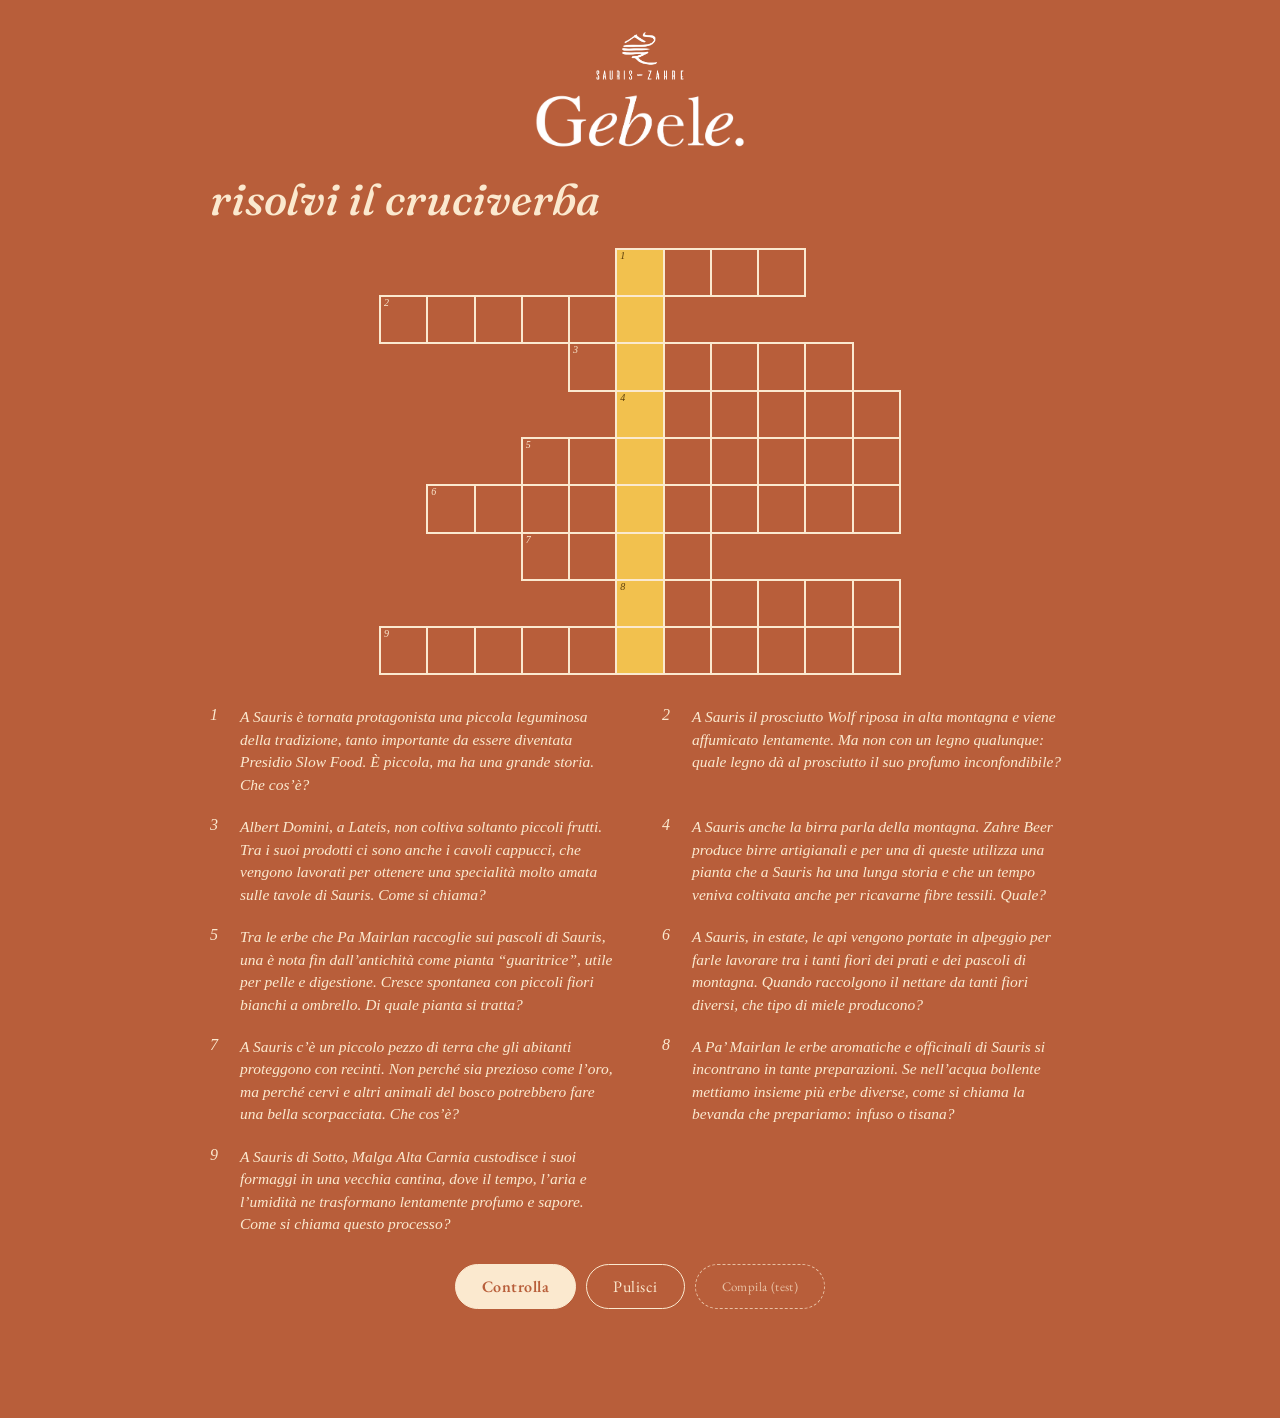
==== commit 33329945: "Ritocchi: mobile-first, testata coi due marchi, redirect diretto - CSS riscritto partendo dal telefo" ====
--- a/cruciverba.html
+++ b/cruciverba.html
@@ -13,9 +13,10 @@
 
 
   <div class="wrap">
-    <div class="brandbar">
-      <img class="brandmark" src="img/sauris-zahre.png" alt="Sauris - Zahre">
-    </div>
+    <header class="masthead">
+      <img class="mark-sauris" src="img/sauris-zahre.png" alt="Sauris - Zahre">
+      <img class="mark-gebele" src="img/gebele-logo.png" alt="Gebele.">
+    </header>
     <h1 class="title script-title">risolvi il cruciverba</h1>
 
     <div class="board-frame">
@@ -148,18 +149,7 @@
     </div>
     <p id="feedback"></p>
 
-    <div id="reveal">
-      <p>Hai svelato la parola nascosta</p>
-      <p class="word" id="reveal-word"></p>
-    </div>
 
-    <div class="cta" id="reward-cta" hidden>
-      <a class="btn primary pill" id="reward-link" href="vinto.html">Vai alla ricompensa</a>
-    </div>
-    <footer class="page-footer">
-      <img class="footer-logo" src="img/logo.png" alt="Gebele. Sapori che raccontano, arte che incanta">
-      <p class="footer-event">SAURIS - ZAHRE<br>3 e 4 ottobre 2026</p>
-    </footer>
   </div>
 
 <script src="script.js"></script>
--- a/style.css
+++ b/style.css
@@ -1,370 +1,410 @@
 /* Gebele. — Cruciverba Sauris
-   Palette e impaginazione derivate da Copia/Cruciverba.pdf:
-   fondo crema, testi e segni in terracotta, marchi in nero. */
-
-  :root {
-    --bg: #fbe9cf;        /* fondo pagina, crema */
-    --brand: #b85e3a;     /* testi, bordi e pulsanti, terracotta */
-    --ink: #1c1108;       /* nero dei marchi e dei disegni */
-    --ok: #3c6e3c;
-    --ko: #8a2e2e;
-  }
-  * { box-sizing: border-box; }
-  [hidden] { display: none !important; }
-
-  html, body {
-    margin: 0;
-    padding: 0;
-    background: var(--bg);
-    color: var(--brand);
-    font-family: 'EB Garamond', Georgia, serif;
-  }
-  body {
-    display: flex;
-    flex-direction: column;
-    align-items: center;
-    padding: 32px 20px 60px;
-    position: relative;
-    overflow-x: hidden;
-  }
-
-  /* Nel PDF finale la pagina del cruciverba ha la palette invertita rispetto
-     alle altre due: fondo terracotta, testi e griglia in crema. */
-  body.page-crossword {
-    --bg: #b85e3a;
-    --brand: #fbe9cf;
-    --ok: #c9e6b8;
-    --ko: #f1b5b5;
-  }
-  /* I marchi sono PNG neri con trasparenza: sul fondo terracotta si schiariscono. */
-  body.page-crossword .brandmark,
-  body.page-crossword .footer-logo { filter: invert(1); }
-  body.page-crossword footer.page-footer { color: var(--brand); }
-
-  /* Illustrazioni a puntinato, gia' tinte di terracotta con trasparenza */
-  .decor {
-    position: absolute;
-    pointer-events: none;
-    z-index: 0;
-    opacity: 0.9;
-  }
-  .page-home .decor.bottom-left { bottom: 60px; left: -50px; width: min(300px, 34vw); }
-  .page-home .decor.bottom-right { bottom: 60px; right: -50px; width: min(300px, 34vw); transform: scaleX(-1); }
-  .page-win .decor.top-left { top: -20px; left: -40px; width: min(300px, 34vw); transform: rotate(-12deg); }
-
-  .wrap {
-    position: relative;
-    z-index: 1;
-    width: 100%;
-    max-width: 860px;
-  }
-
-  /* Marchio Sauris-Zahre in alto a destra */
-  .brandbar {
-    width: fit-content;
-    margin: 0 0 8px auto;
-  }
-  .brandmark {
-    display: block;
-    width: 118px;
-  }
-
-  /* ------------------------------------------------------------
-     TITOLI E TESTI
-     ------------------------------------------------------------ */
-
-  h1.title {
-    font-family: 'Fraunces', serif;
-    font-weight: 600;
-    font-size: clamp(28px, 5vw, 40px);
-    text-align: center;
-    margin: 18px 0 6px;
-    line-height: 1.15;
-    color: var(--brand);
-  }
-  h1.title em { font-style: italic; font-weight: 500; }
-
-  h1.title.display {
-    font-size: clamp(46px, 11vw, 96px);
-    font-style: italic;
-    font-weight: 400;
-    line-height: 1.02;
-    letter-spacing: 0.01em;
-    margin: 48px 0 52px;
-  }
-
-  h1.title.script-title,
-  h1.title.display-script {
-    font-style: italic;
-    font-weight: 500;
-    text-transform: lowercase;
-  }
-  h1.title.script-title {
-    font-size: clamp(30px, 6vw, 46px);
-    text-align: left;
-    margin: 8px 0 44px;
-  }
-  h1.title.display-script {
-    font-size: clamp(44px, 10vw, 84px);
-    margin: 28px 0 26px;
-  }
-
-  p.intro {
-    text-align: center;
-    max-width: 560px;
-    margin: 0 auto 22px;
-    font-size: 18px;
-    line-height: 1.5;
-    color: var(--brand);
-  }
-  p.intro.lead {
-    font-style: italic;
-    font-size: clamp(19px, 2.4vw, 24px);
-    line-height: 1.45;
-    margin-bottom: 48px;
-  }
-
-  .win-kicker {
-    text-align: center;
-    font-style: italic;
-    letter-spacing: 0.05em;
-    font-size: clamp(15px, 2vw, 19px);
-    margin: 0 0 4px;
-    color: var(--brand);
-  }
-
-  /* ------------------------------------------------------------
-     GRIGLIA
-     ------------------------------------------------------------ */
-
-  .board-frame {
-    padding: 0 0 8px;
-    margin-bottom: 40px;
-    overflow-x: auto;
-  }
-
-  .grid {
-    display: grid;
-    grid-template-columns: repeat(11, minmax(28px, 42px));
-    grid-template-rows: repeat(9, minmax(28px, 42px));
-    width: max-content;
-    margin: 0 auto;
-  }
-
-  .cell {
-    position: relative;
-    background: transparent;
-    border: 2px solid var(--brand);
-    margin: -1px;
-  }
-  .cell input {
-    width: 100%;
-    height: 100%;
-    border: none;
-    background: transparent;
-    text-align: center;
-    text-transform: uppercase;
-    font-family: 'Fraunces', serif;
-    font-weight: 600;
-    font-size: 18px;
-    color: var(--brand);
-    caret-color: var(--brand);
-    padding: 0;
-  }
-  .cell input:focus {
-    outline: 2px solid var(--brand);
-    outline-offset: -2px;
-    background: rgba(184,94,58,0.08);
-  }
-  .cell.correct { box-shadow: inset 0 0 0 2px var(--ok); }
-  .cell.wrong { box-shadow: inset 0 0 0 2px var(--ko); }
-
-  .clue-num {
-    position: absolute;
-    top: 1px;
-    left: 3px;
-    font-size: 10px;
-    font-family: 'EB Garamond', serif;
-    font-style: italic;
-    color: var(--brand);
-    line-height: 1;
-  }
-
-  /* ------------------------------------------------------------
-     INDOVINELLI
-     ------------------------------------------------------------ */
+   Foglio di stile mobile-first: le regole base valgono per il telefono,
+   gli schermi piu' larghi sono gestiti nei blocchi @media (min-width: ...).
+   Palette e impaginazione derivate dal PDF di design. */
+
+:root {
+  --bg: #fbe9cf;         /* fondo pagina, crema */
+  --brand: #b85e3a;      /* testi, bordi e pulsanti, terracotta */
+  --ink: #1c1108;        /* nero dei marchi */
+  --yellow: #f2c14e;     /* colonna della parola nascosta */
+  --yellow-ink: #5b3d0a;
+  --ok: #3c6e3c;
+  --ko: #8a2e2e;
+}
+
+* { box-sizing: border-box; }
+[hidden] { display: none !important; }
+
+html, body {
+  margin: 0;
+  padding: 0;
+  background: var(--bg);
+  color: var(--brand);
+  font-family: 'EB Garamond', Georgia, serif;
+}
+
+body {
+  display: flex;
+  flex-direction: column;
+  align-items: center;
+  padding: 20px 14px 32px;
+  position: relative;
+  overflow-x: hidden;
+}
+
+/* La pagina del cruciverba ha la palette invertita, come nel PDF. */
+body.page-crossword {
+  --bg: #b85e3a;
+  --brand: #fbe9cf;
+  --ok: #c9e6b8;
+  --ko: #f1b5b5;
+}
+body.page-crossword .mark-sauris,
+body.page-crossword .mark-gebele { filter: invert(1); }
+
+.wrap {
+  position: relative;
+  z-index: 1;
+  width: 100%;
+  max-width: 860px;
+}
+
+/* ------------------------------------------------------------
+   DECORAZIONI — spostate verso l'interno, non piu' agli angoli estremi
+   ------------------------------------------------------------ */
+
+.decor {
+  position: absolute;
+  pointer-events: none;
+  z-index: 0;
+  opacity: 0.9;
+  width: 34vw;
+  max-width: 260px;
+}
+.page-home .decor.bottom-left { bottom: 12%; left: 5%; }
+.page-home .decor.bottom-right { bottom: 12%; right: 5%; transform: scaleX(-1); }
+.page-win .decor.top-left { top: 6%; left: 6%; transform: rotate(-12deg); }
+
+/* ------------------------------------------------------------
+   TESTATA: marchio del territorio sopra, marchio della campagna sotto
+   ------------------------------------------------------------ */
+
+.masthead {
+  display: flex;
+  flex-direction: column;
+  align-items: center;
+  gap: 10px;
+  margin-bottom: 18px;
+}
+.mark-sauris {
+  display: block;
+  width: auto;
+  height: clamp(30px, 5.4vh, 48px);
+}
+.mark-gebele {
+  display: block;
+  width: clamp(130px, 44vw, 210px);
+  height: auto;
+}
+
+/* ------------------------------------------------------------
+   TITOLI E TESTI
+   ------------------------------------------------------------ */
+
+h1.title {
+  font-family: 'Fraunces', serif;
+  font-weight: 600;
+  font-size: clamp(24px, 6vw, 36px);
+  text-align: center;
+  margin: 12px 0 6px;
+  line-height: 1.15;
+  color: var(--brand);
+}
+h1.title em { font-style: italic; font-weight: 500; }
+
+h1.title.display {
+  font-size: clamp(34px, 8.2vh, 78px);
+  font-style: italic;
+  font-weight: 400;
+  line-height: 1.02;
+  margin: clamp(10px, 3vh, 34px) 0;
+}
+
+h1.title.script-title,
+h1.title.display-script {
+  font-style: italic;
+  font-weight: 500;
+  text-transform: lowercase;
+}
+h1.title.script-title {
+  font-size: clamp(26px, 7vw, 44px);
+  margin: 4px 0 24px;
+}
+h1.title.display-script {
+  font-size: clamp(38px, 11vw, 78px);
+  margin: 18px 0;
+}
+
+p.intro {
+  text-align: center;
+  max-width: 560px;
+  margin: 0 auto 18px;
+  font-size: 16px;
+  line-height: 1.5;
+  color: var(--brand);
+}
+p.intro.lead {
+  font-style: italic;
+  font-size: clamp(15px, 2.3vh, 22px);
+  line-height: 1.42;
+  margin-bottom: clamp(12px, 3.4vh, 40px);
+}
+
+.win-kicker {
+  text-align: center;
+  font-style: italic;
+  letter-spacing: 0.05em;
+  font-size: clamp(13px, 3.6vw, 18px);
+  margin: 0 0 4px;
+  color: var(--brand);
+}
+
+/* ------------------------------------------------------------
+   HOME: tutto dentro una schermata, senza scorrimento
+   ------------------------------------------------------------ */
+
+body.page-home {
+  min-height: 100vh;
+  min-height: 100svh;
+  justify-content: center;
+  padding: 14px;
+}
+body.page-home .wrap {
+  display: flex;
+  flex-direction: column;
+  align-items: center;
+}
+body.page-home .masthead {
+  margin-bottom: clamp(4px, 1.6vh, 16px);
+  gap: clamp(4px, 1.2vh, 12px);
+}
+body.page-home .cta { margin: clamp(6px, 2vh, 24px) 0 clamp(8px, 2.4vh, 26px); }
+body.page-home .page-footer { margin-top: clamp(8px, 2.4vh, 34px); padding-top: 10px; }
+
+/* ------------------------------------------------------------
+   GRIGLIA
+   ------------------------------------------------------------ */
+
+.board-frame {
+  width: 100%;
+  padding: 0 0 4px;
+  margin-bottom: 28px;
+}
+
+.grid {
+  display: grid;
+  grid-template-columns: repeat(11, minmax(0, 1fr));
+  width: 100%;
+  max-width: 460px;
+  margin: 0 auto;
+}
+
+.cell {
+  position: relative;
+  aspect-ratio: 1;
+  background: transparent;
+  border: 2px solid var(--brand);
+  margin: -1px;
+}
+/* Colonna della parola nascosta: gialla anche sulla pagina invertita. */
+.cell.hl { background: var(--yellow); }
+
+.cell input {
+  width: 100%;
+  height: 100%;
+  border: none;
+  background: transparent;
+  text-align: center;
+  text-transform: uppercase;
+  font-family: 'Fraunces', serif;
+  font-weight: 600;
+  font-size: clamp(13px, 3.6vw, 18px);
+  color: var(--brand);
+  caret-color: var(--brand);
+  padding: 0;
+}
+.cell.hl input { color: var(--yellow-ink); caret-color: var(--yellow-ink); }
+.cell input:focus { outline: 2px solid var(--brand); outline-offset: -2px; }
+.cell.hl input:focus { outline-color: var(--yellow-ink); }
+.cell.correct { box-shadow: inset 0 0 0 2px var(--ok); }
+.cell.wrong { box-shadow: inset 0 0 0 2px var(--ko); }
+
+.clue-num {
+  position: absolute;
+  top: 0;
+  left: 2px;
+  font-size: 9px;
+  font-family: 'EB Garamond', serif;
+  font-style: italic;
+  color: var(--brand);
+  line-height: 1.2;
+}
+.cell.hl .clue-num { color: var(--yellow-ink); }
+
+/* ------------------------------------------------------------
+   INDOVINELLI
+   ------------------------------------------------------------ */
+
+ul.clues {
+  list-style: none;
+  margin: 0 0 28px;
+  padding: 0;
+  display: grid;
+  grid-template-columns: 1fr;
+  gap: 16px;
+}
+li.clue { display: flex; gap: 10px; }
+.clue-index {
+  font-family: 'EB Garamond', serif;
+  font-style: italic;
+  font-size: 15px;
+  color: var(--brand);
+  min-width: 18px;
+}
+.clue-text {
+  margin: 0;
+  font-style: italic;
+  font-size: 15px;
+  line-height: 1.45;
+  color: var(--brand);
+}
+
+/* ------------------------------------------------------------
+   PULSANTI ED ESITO
+   ------------------------------------------------------------ */
+
+.actions {
+  display: flex;
+  justify-content: center;
+  flex-wrap: wrap;
+  gap: 10px;
+  margin-bottom: 14px;
+}
+button {
+  font-family: 'EB Garamond', serif;
+  font-size: 16px;
+  letter-spacing: 0.03em;
+  padding: 11px 26px;
+  border-radius: 999px;
+  border: 1px solid var(--brand);
+  background: transparent;
+  color: var(--brand);
+  cursor: pointer;
+}
+button.primary {
+  background: var(--brand);
+  color: var(--bg);
+  font-weight: 600;
+}
+button:hover { opacity: 0.85; }
+
+/* DEBUG: pulsante temporaneo di autocompletamento — rimuovere prima della pubblicazione definitiva */
+button.debug {
+  border-style: dashed;
+  font-size: 13px;
+  opacity: 0.7;
+}
+
+a.btn {
+  display: inline-block;
+  font-family: 'EB Garamond', serif;
+  font-size: 16px;
+  letter-spacing: 0.03em;
+  padding: 11px 26px;
+  border-radius: 999px;
+  border: 1px solid var(--brand);
+  background: transparent;
+  color: var(--brand);
+  text-decoration: none;
+  cursor: pointer;
+}
+a.btn.primary {
+  background: var(--brand);
+  color: var(--bg);
+  font-weight: 600;
+}
+a.btn.pill {
+  padding: clamp(10px, 1.7vh, 15px) clamp(24px, 8vw, 40px);
+  font-style: italic;
+  font-size: clamp(15px, 2.1vh, 19px);
+  border-color: transparent;
+}
+a.btn:hover { opacity: 0.85; }
+
+.cta {
+  display: flex;
+  justify-content: center;
+  margin: 22px 0 8px;
+}
+
+#feedback {
+  text-align: center;
+  min-height: 26px;
+  font-size: 15px;
+  margin-bottom: 8px;
+  color: var(--brand);
+}
+#feedback.ok { color: var(--ok); }
+#feedback.bad { color: var(--ko); }
+
+.win-word {
+  font-family: 'Fraunces', serif;
+  font-weight: 600;
+  font-size: clamp(28px, 8vw, 42px);
+  letter-spacing: 0.08em;
+  text-align: center;
+  color: var(--brand);
+  margin: 4px 0 22px;
+}
+
+/* ------------------------------------------------------------
+   PIEDE DI PAGINA: marchio e date sempre sulla stessa riga
+   ------------------------------------------------------------ */
+
+footer.page-footer {
+  display: flex;
+  flex-direction: row;
+  align-items: center;
+  justify-content: space-between;
+  gap: 12px;
+  width: 100%;
+  margin-top: 44px;
+  padding-top: 14px;
+  color: var(--ink);
+}
+.footer-logo {
+  width: clamp(84px, 24vw, 150px);
+  height: auto;
+  flex: 0 0 auto;
+}
+.footer-event {
+  margin: 0;
+  text-align: right;
+  font-size: clamp(10px, 2.9vw, 14px);
+  letter-spacing: 0.06em;
+  line-height: 1.3;
+}
+
+/* ------------------------------------------------------------
+   SCHERMI PIU' LARGHI
+   ------------------------------------------------------------ */
+
+@media (min-width: 700px) {
+  body { padding: 32px 20px 60px; }
+
+  .masthead { gap: 14px; margin-bottom: 26px; }
+
+  h1.title.script-title { text-align: left; }
+
+  p.intro { font-size: 18px; }
 
   ul.clues {
-    list-style: none;
-    margin: 0 0 40px;
-    padding: 0;
-    display: grid;
     grid-template-columns: repeat(2, minmax(0, 1fr));
     gap: 20px 44px;
   }
-  li.clue { display: flex; gap: 12px; }
-  .clue-index {
-    font-family: 'EB Garamond', serif;
-    font-style: italic;
-    font-size: 16px;
-    color: var(--brand);
-    min-width: 20px;
-  }
-  .clue-text {
-    margin: 0;
-    font-style: italic;
-    font-size: 15.5px;
-    line-height: 1.45;
-    color: var(--brand);
-  }
-
-  /* ------------------------------------------------------------
-     PULSANTI E ESITO
-     ------------------------------------------------------------ */
-
-  .actions {
-    display: flex;
-    justify-content: center;
-    flex-wrap: wrap;
-    gap: 12px;
-    margin-bottom: 18px;
-  }
-  button {
-    font-family: 'EB Garamond', serif;
-    font-size: 16px;
-    letter-spacing: 0.03em;
-    padding: 12px 30px;
-    border-radius: 999px;
-    border: 1px solid var(--brand);
-    background: transparent;
-    color: var(--brand);
-    cursor: pointer;
-  }
-  button.primary {
-    background: var(--brand);
-    color: var(--bg);
-    font-weight: 600;
-    border-color: var(--brand);
-  }
-  button:hover { opacity: 0.85; }
-
-  /* DEBUG: pulsante temporaneo di autocompletamento — rimuovere prima della pubblicazione definitiva */
-  button.debug {
-    border-style: dashed;
-    font-size: 13px;
-    opacity: 0.7;
-  }
-
-  a.btn {
-    display: inline-block;
-    font-family: 'EB Garamond', serif;
-    font-size: 16px;
-    letter-spacing: 0.03em;
-    padding: 12px 30px;
-    border-radius: 999px;
-    border: 1px solid var(--brand);
-    background: transparent;
-    color: var(--brand);
-    text-decoration: none;
-    cursor: pointer;
-  }
-  a.btn.primary {
-    background: var(--brand);
-    color: var(--bg);
-    font-weight: 600;
-  }
-  a.btn.pill {
-    padding: 14px 38px;
-    font-style: italic;
-    font-size: 18px;
-    border-color: transparent;
-  }
-  a.btn:hover { opacity: 0.85; }
-
-  .cta {
-    display: flex;
-    justify-content: center;
-    margin: 28px 0 8px;
-  }
-
-  #feedback {
-    text-align: center;
-    min-height: 28px;
-    font-size: 15px;
-    margin-bottom: 10px;
-    color: var(--brand);
-  }
-  #feedback.ok { color: var(--ok); }
-  #feedback.bad { color: var(--ko); }
-
-  #reveal {
-    display: none;
-    text-align: center;
-    margin-top: 10px;
-    padding: 24px;
-    border: 1px solid var(--brand);
-    border-radius: 4px;
-    background: rgba(184,94,58,0.07);
-  }
-  #reveal.show { display: block; }
-  #reveal .word {
-    font-family: 'Fraunces', serif;
-    font-weight: 600;
-    font-size: 32px;
-    letter-spacing: 0.08em;
-    color: var(--brand);
-    margin: 6px 0 4px;
-  }
-  #reveal p { margin: 0; font-size: 15px; }
-
-  .win-word {
-    font-family: 'Fraunces', serif;
-    font-weight: 600;
-    font-size: clamp(30px, 6vw, 44px);
-    letter-spacing: 0.08em;
-    text-align: center;
-    color: var(--brand);
-    margin: 4px 0 26px;
-  }
-
-  /* ------------------------------------------------------------
-     PIEDE DI PAGINA
-     ------------------------------------------------------------ */
-
-  footer.page-footer {
-    display: flex;
-    align-items: flex-end;
-    justify-content: space-between;
-    gap: 24px;
-    margin-top: 72px;
-    padding-top: 20px;
-    font-size: 13px;
-    letter-spacing: 0.03em;
-    color: var(--ink);
-  }
-  .footer-logo {
-    width: min(190px, 44vw);
-  }
-  .footer-event {
-    margin: 0;
-    text-align: right;
-    line-height: 1.4;
-    letter-spacing: 0.08em;
-    font-size: 15px;
-  }
-
-  @media (max-width: 760px) {
-    ul.clues { grid-template-columns: 1fr; gap: 18px; }
-  }
-
-  @media (max-width: 480px) {
-    .grid {
-      grid-template-columns: repeat(11, minmax(24px, 30px));
-      grid-template-rows: repeat(9, minmax(24px, 30px));
-    }
-    .cell input { font-size: 14px; }
-    h1.title.script-title { text-align: center; }
-    footer.page-footer { flex-direction: column; align-items: center; text-align: center; }
-    .footer-event { text-align: center; }
-    .brandmark { margin: 0 auto 8px; }
-  }
+  li.clue { gap: 12px; }
+  .clue-index { font-size: 16px; }
+  .clue-text { font-size: 15.5px; }
+
+  .grid { max-width: 520px; }
+  .clue-num { font-size: 10px; left: 3px; }
+
+  .decor { width: 26vw; max-width: 300px; }
+  .page-home .decor.bottom-left { left: 8%; }
+  .page-home .decor.bottom-right { right: 8%; }
+  .page-win .decor.top-left { top: 4%; left: 8%; }
+
+  footer.page-footer { margin-top: 72px; padding-top: 20px; }
+  .footer-event { font-size: 15px; }
+}
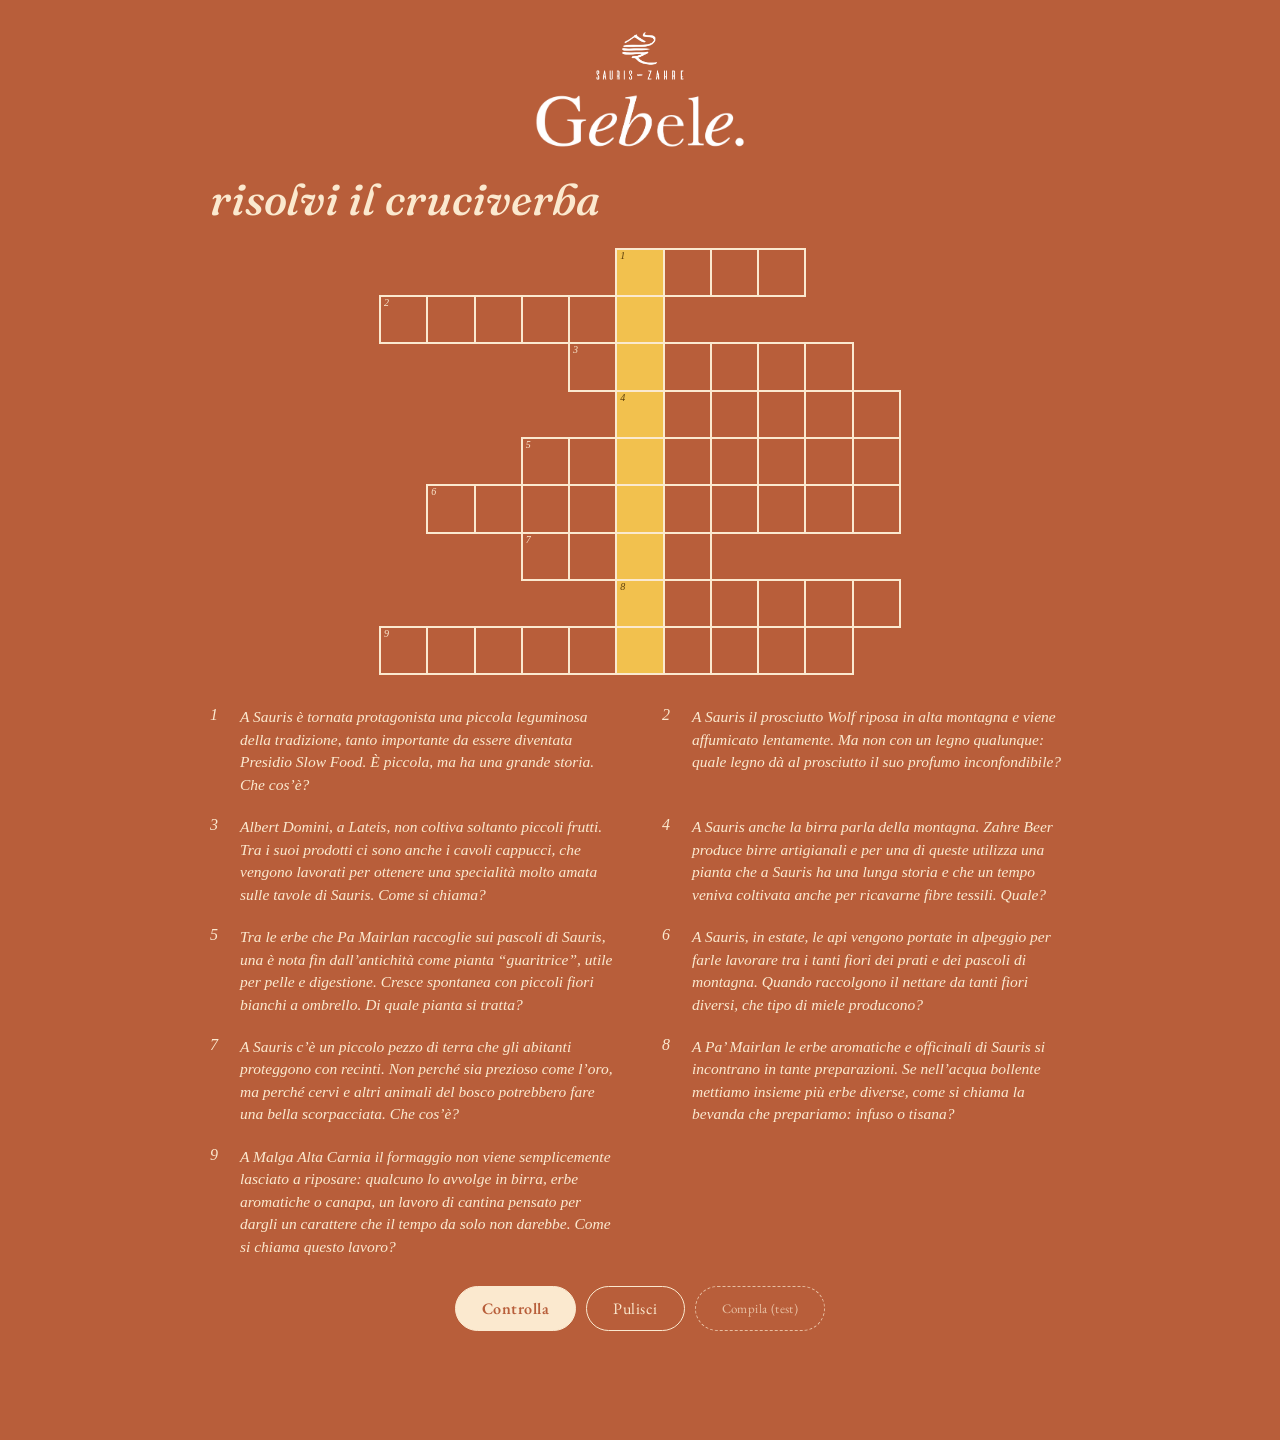
==== commit 357eaf15: "AFFINATURA al posto di AFFINAZIONE, logo solo in testata - nono indovinello riscritto, risposta a 10" ====
--- a/cruciverba.html
+++ b/cruciverba.html
@@ -77,11 +77,10 @@
         <div class="cell" style="grid-row:9;grid-column:4;" data-r="8" data-c="3" data-letter="I"><input maxlength="1" inputmode="latin" autocomplete="off" aria-label="lettera riga 9"></div>
         <div class="cell" style="grid-row:9;grid-column:5;" data-r="8" data-c="4" data-letter="N"><input maxlength="1" inputmode="latin" autocomplete="off" aria-label="lettera riga 9"></div>
         <div class="cell hl" style="grid-row:9;grid-column:6;" data-r="8" data-c="5" data-letter="A"><input maxlength="1" inputmode="latin" autocomplete="off" aria-label="lettera riga 9"></div>
-        <div class="cell" style="grid-row:9;grid-column:7;" data-r="8" data-c="6" data-letter="Z"><input maxlength="1" inputmode="latin" autocomplete="off" aria-label="lettera riga 9"></div>
-        <div class="cell" style="grid-row:9;grid-column:8;" data-r="8" data-c="7" data-letter="I"><input maxlength="1" inputmode="latin" autocomplete="off" aria-label="lettera riga 9"></div>
-        <div class="cell" style="grid-row:9;grid-column:9;" data-r="8" data-c="8" data-letter="O"><input maxlength="1" inputmode="latin" autocomplete="off" aria-label="lettera riga 9"></div>
-        <div class="cell" style="grid-row:9;grid-column:10;" data-r="8" data-c="9" data-letter="N"><input maxlength="1" inputmode="latin" autocomplete="off" aria-label="lettera riga 9"></div>
-        <div class="cell" style="grid-row:9;grid-column:11;" data-r="8" data-c="10" data-letter="E"><input maxlength="1" inputmode="latin" autocomplete="off" aria-label="lettera riga 9"></div>
+        <div class="cell" style="grid-row:9;grid-column:7;" data-r="8" data-c="6" data-letter="T"><input maxlength="1" inputmode="latin" autocomplete="off" aria-label="lettera riga 9"></div>
+        <div class="cell" style="grid-row:9;grid-column:8;" data-r="8" data-c="7" data-letter="U"><input maxlength="1" inputmode="latin" autocomplete="off" aria-label="lettera riga 9"></div>
+        <div class="cell" style="grid-row:9;grid-column:9;" data-r="8" data-c="8" data-letter="R"><input maxlength="1" inputmode="latin" autocomplete="off" aria-label="lettera riga 9"></div>
+        <div class="cell" style="grid-row:9;grid-column:10;" data-r="8" data-c="9" data-letter="A"><input maxlength="1" inputmode="latin" autocomplete="off" aria-label="lettera riga 9"></div>
       </div>
     </div>
 
@@ -137,7 +136,7 @@
       <li class="clue">
         <span class="clue-index">9</span>
         <div class="clue-body">
-          <p class="clue-text">A Sauris di Sotto, Malga Alta Carnia custodisce i suoi formaggi in una vecchia cantina, dove il tempo, l&rsquo;aria e l&rsquo;umidit&agrave; ne trasformano lentamente profumo e sapore. Come si chiama questo processo?</p>
+          <p class="clue-text">A Malga Alta Carnia il formaggio non viene semplicemente lasciato a riposare: qualcuno lo avvolge in birra, erbe aromatiche o canapa, un lavoro di cantina pensato per dargli un carattere che il tempo da solo non darebbe. Come si chiama questo lavoro?</p>
         </div>
       </li>
     </ul>
--- a/style.css
+++ b/style.css
@@ -338,9 +338,11 @@
 #feedback.ok { color: var(--ok); }
 #feedback.bad { color: var(--ko); }
 
+/* La parola del codice sconto va sempre resa tutta maiuscola. */
 .win-word {
   font-family: 'Fraunces', serif;
   font-weight: 600;
+  text-transform: uppercase;
   font-size: clamp(28px, 8vw, 42px);
   letter-spacing: 0.08em;
   text-align: center;
@@ -352,25 +354,22 @@
    PIEDE DI PAGINA: marchio e date sempre sulla stessa riga
    ------------------------------------------------------------ */
 
+/* Il marchio Gebele vive solo in testata: qui restano le date, su una riga sola. */
 footer.page-footer {
   display: flex;
   flex-direction: row;
   align-items: center;
-  justify-content: space-between;
+  justify-content: center;
   gap: 12px;
   width: 100%;
   margin-top: 44px;
   padding-top: 14px;
   color: var(--ink);
 }
-.footer-logo {
-  width: clamp(84px, 24vw, 150px);
-  height: auto;
-  flex: 0 0 auto;
-}
 .footer-event {
   margin: 0;
-  text-align: right;
+  text-align: center;
+  white-space: nowrap;
   font-size: clamp(10px, 2.9vw, 14px);
   letter-spacing: 0.06em;
   line-height: 1.3;
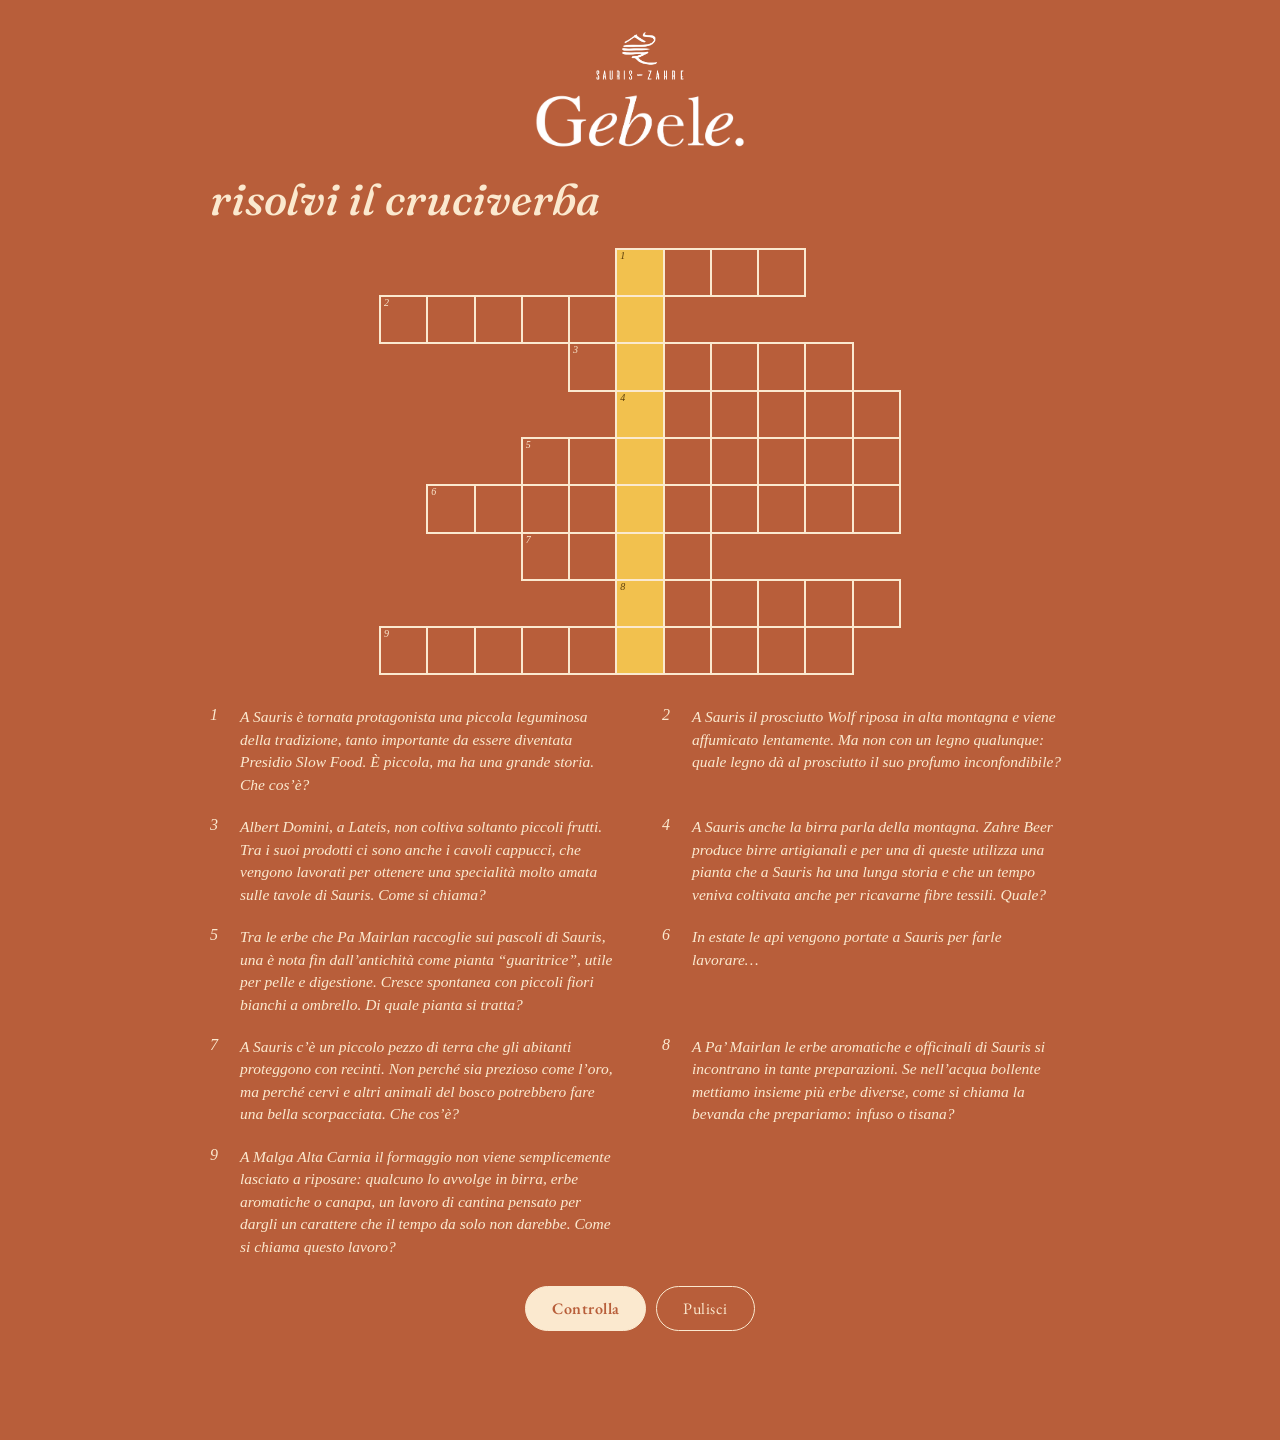
==== commit 102ad317: "Testi api e codice sconto, via il pulsante di test - sesto indovinello riscritto - pagina di vittori" ====
--- a/cruciverba.html
+++ b/cruciverba.html
@@ -118,7 +118,7 @@
       <li class="clue">
         <span class="clue-index">6</span>
         <div class="clue-body">
-          <p class="clue-text">A Sauris, in estate, le api vengono portate in alpeggio per farle lavorare tra i tanti fiori dei prati e dei pascoli di montagna. Quando raccolgono il nettare da tanti fiori diversi, che tipo di miele producono?</p>
+          <p class="clue-text">In estate le api vengono portate a Sauris per farle lavorare&hellip;</p>
         </div>
       </li>
       <li class="clue">
@@ -144,7 +144,6 @@
     <div class="actions">
       <button class="primary" id="check-btn">Controlla</button>
       <button id="clear-btn">Pulisci</button>
-      <button id="debug-fill-btn" class="debug" title="Solo per test &mdash; rimuovere prima della pubblicazione definitiva">Compila (test)</button>
     </div>
     <p id="feedback"></p>
 
--- a/style.css
+++ b/style.css
@@ -289,12 +289,6 @@
 }
 button:hover { opacity: 0.85; }
 
-/* DEBUG: pulsante temporaneo di autocompletamento — rimuovere prima della pubblicazione definitiva */
-button.debug {
-  border-style: dashed;
-  font-size: 13px;
-  opacity: 0.7;
-}
 
 a.btn {
   display: inline-block;
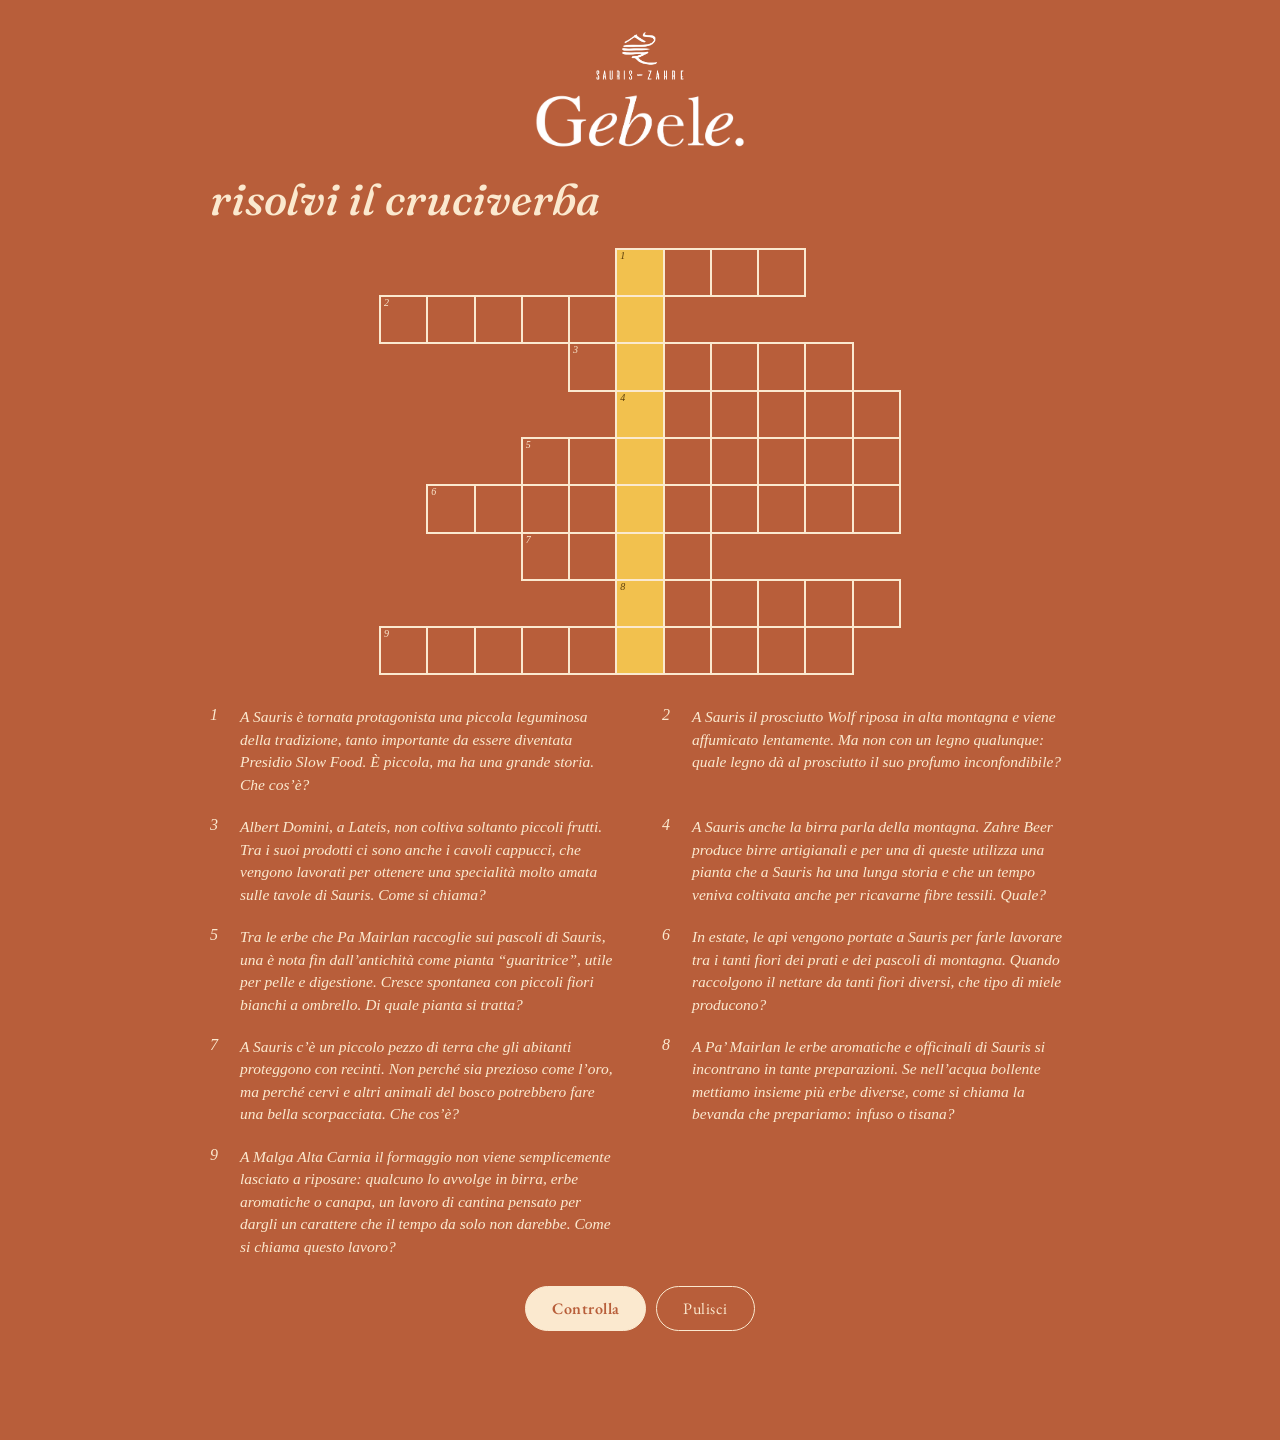
==== commit 423cdd2b: "Testo completo del sesto indovinello, via lo zip caricato per errore Cruciverba.zip era una copia de" ====
--- a/cruciverba.html
+++ b/cruciverba.html
@@ -118,7 +118,7 @@
       <li class="clue">
         <span class="clue-index">6</span>
         <div class="clue-body">
-          <p class="clue-text">In estate le api vengono portate a Sauris per farle lavorare&hellip;</p>
+          <p class="clue-text">In estate, le api vengono portate a Sauris per farle lavorare tra i tanti fiori dei prati e dei pascoli di montagna. Quando raccolgono il nettare da tanti fiori diversi, che tipo di miele producono?</p>
         </div>
       </li>
       <li class="clue">
